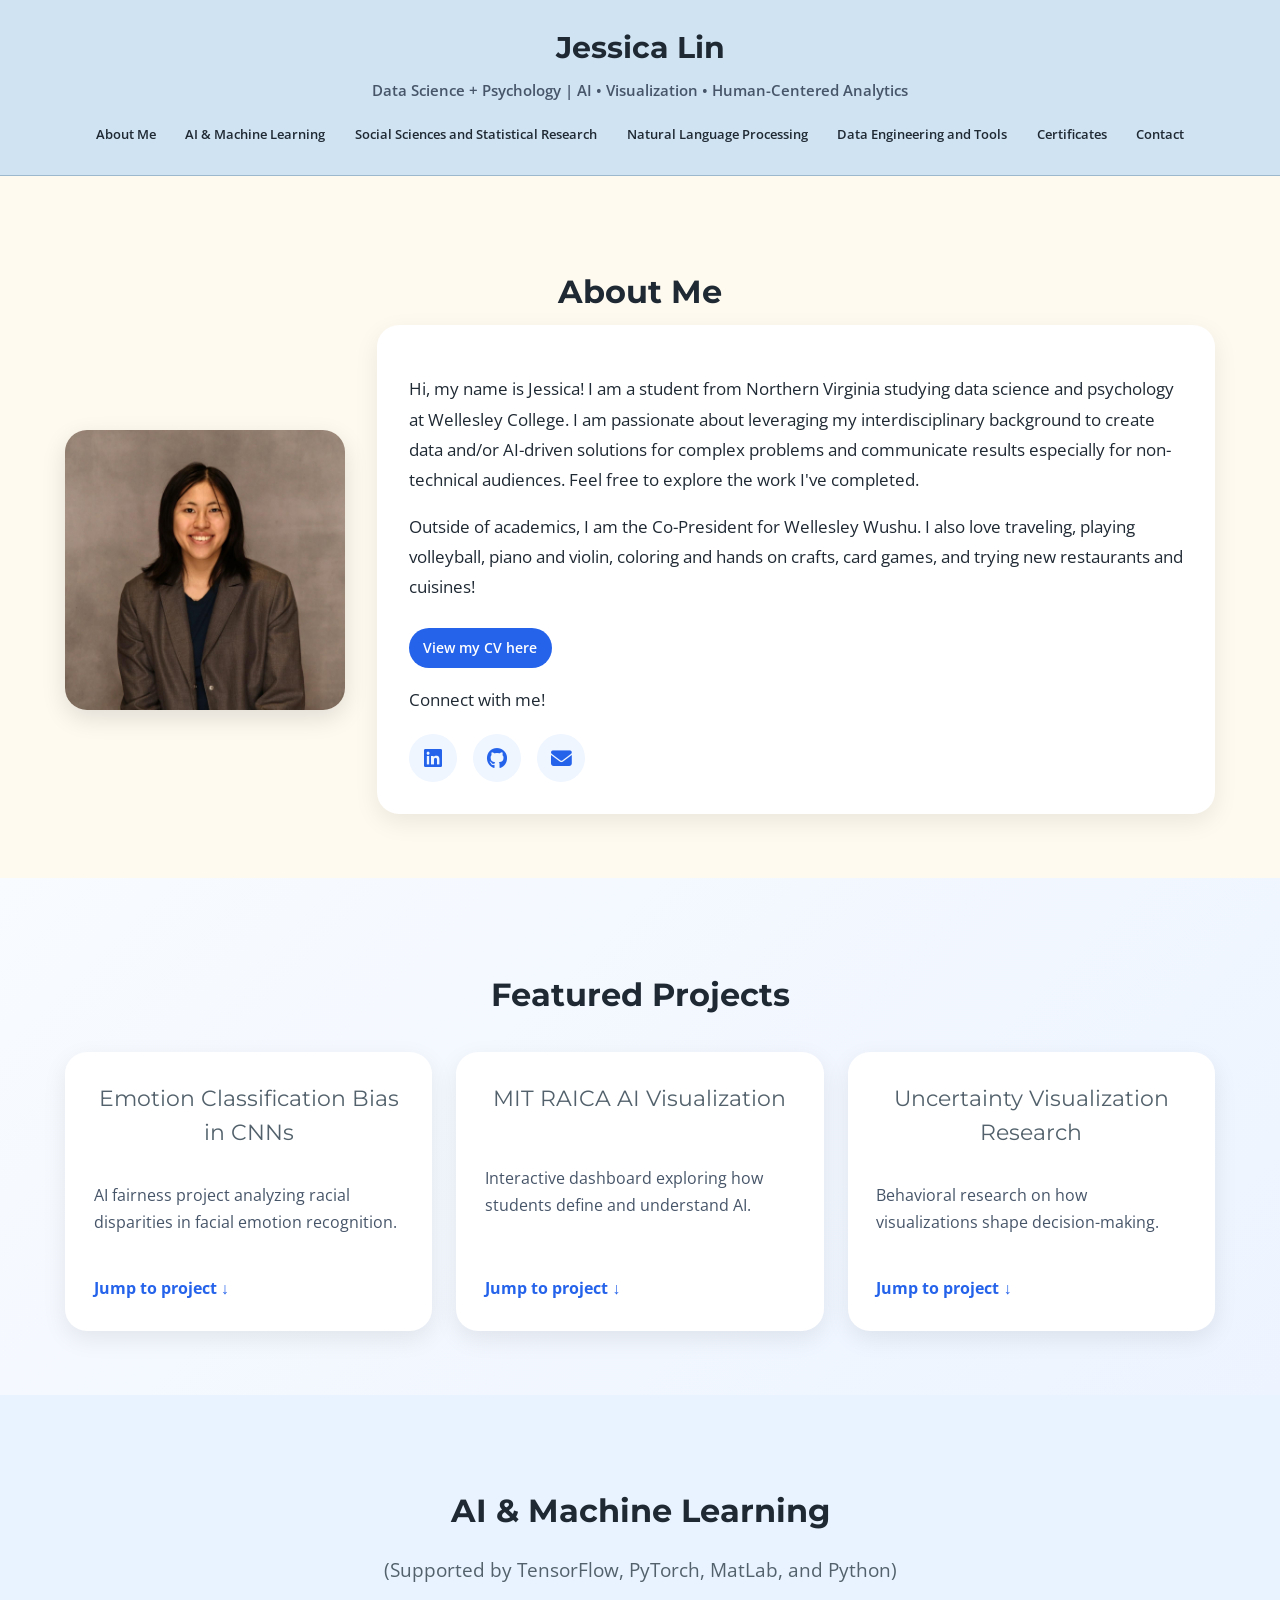
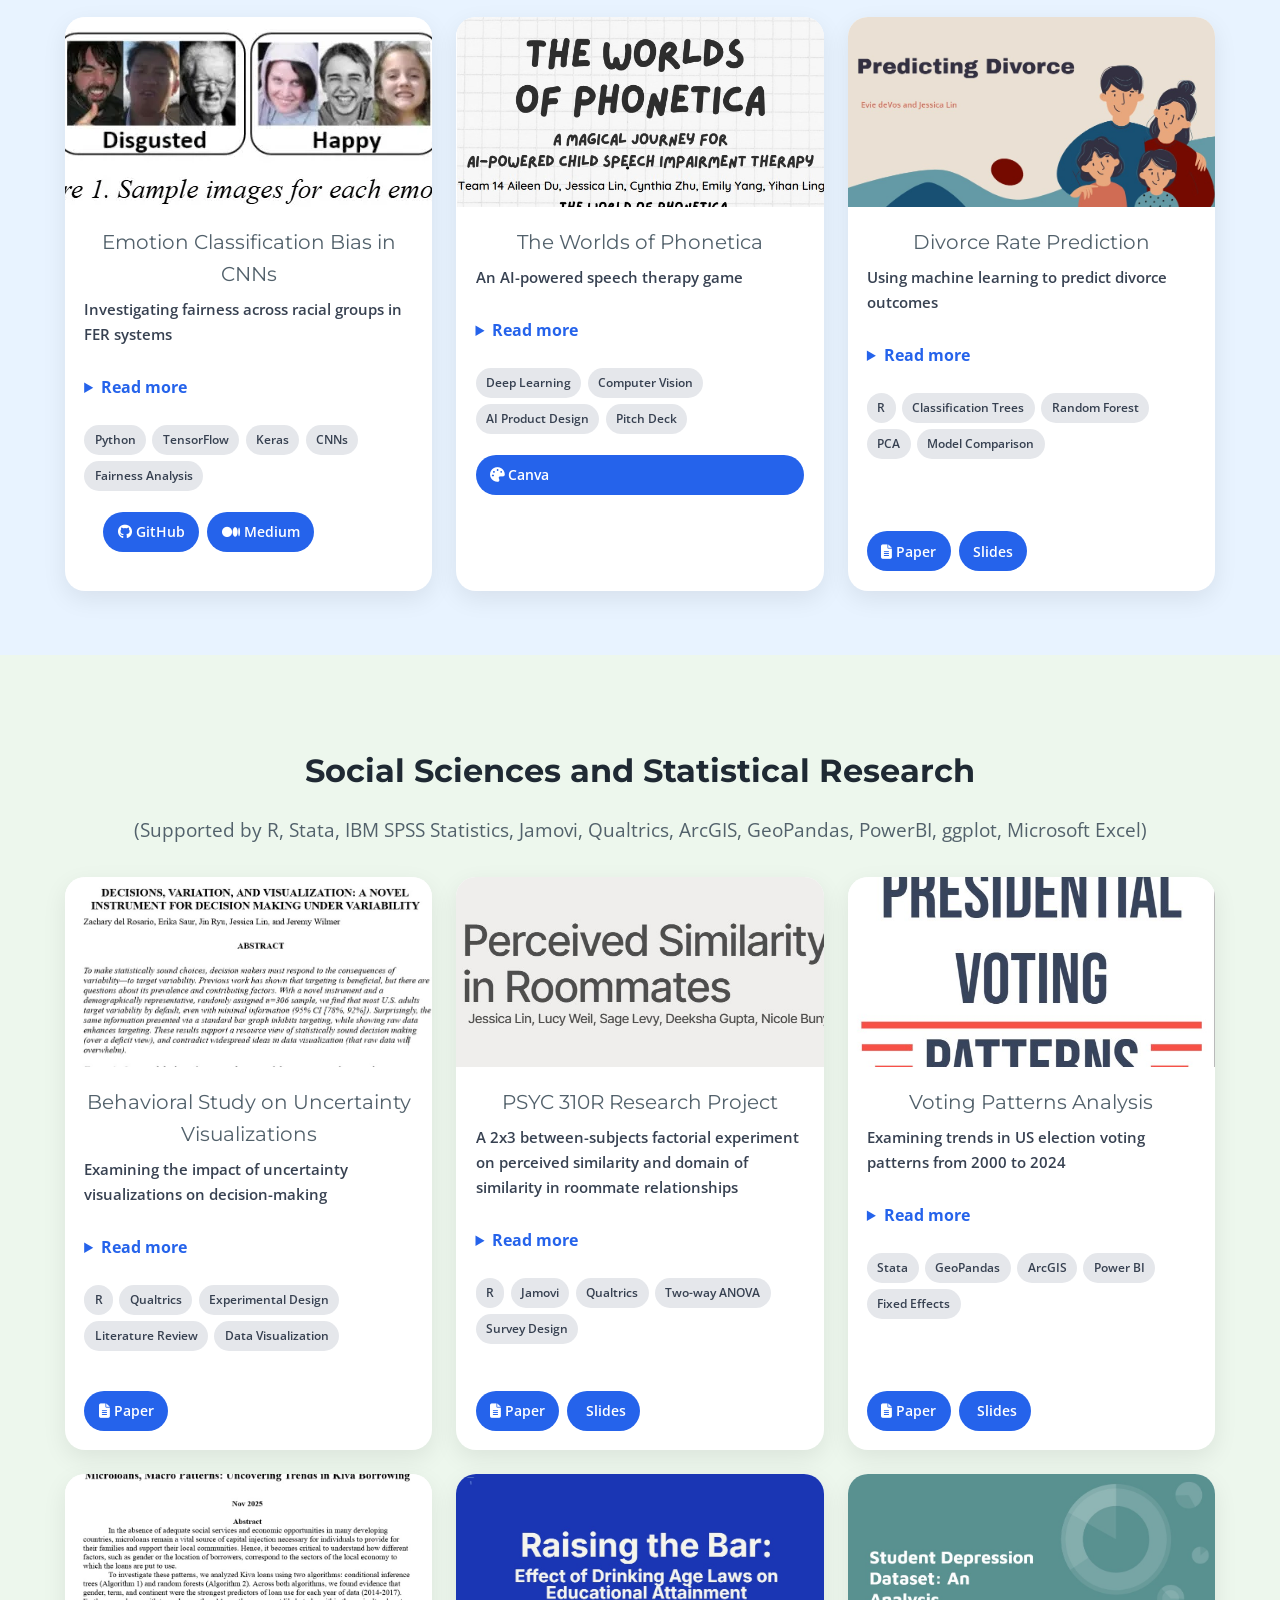
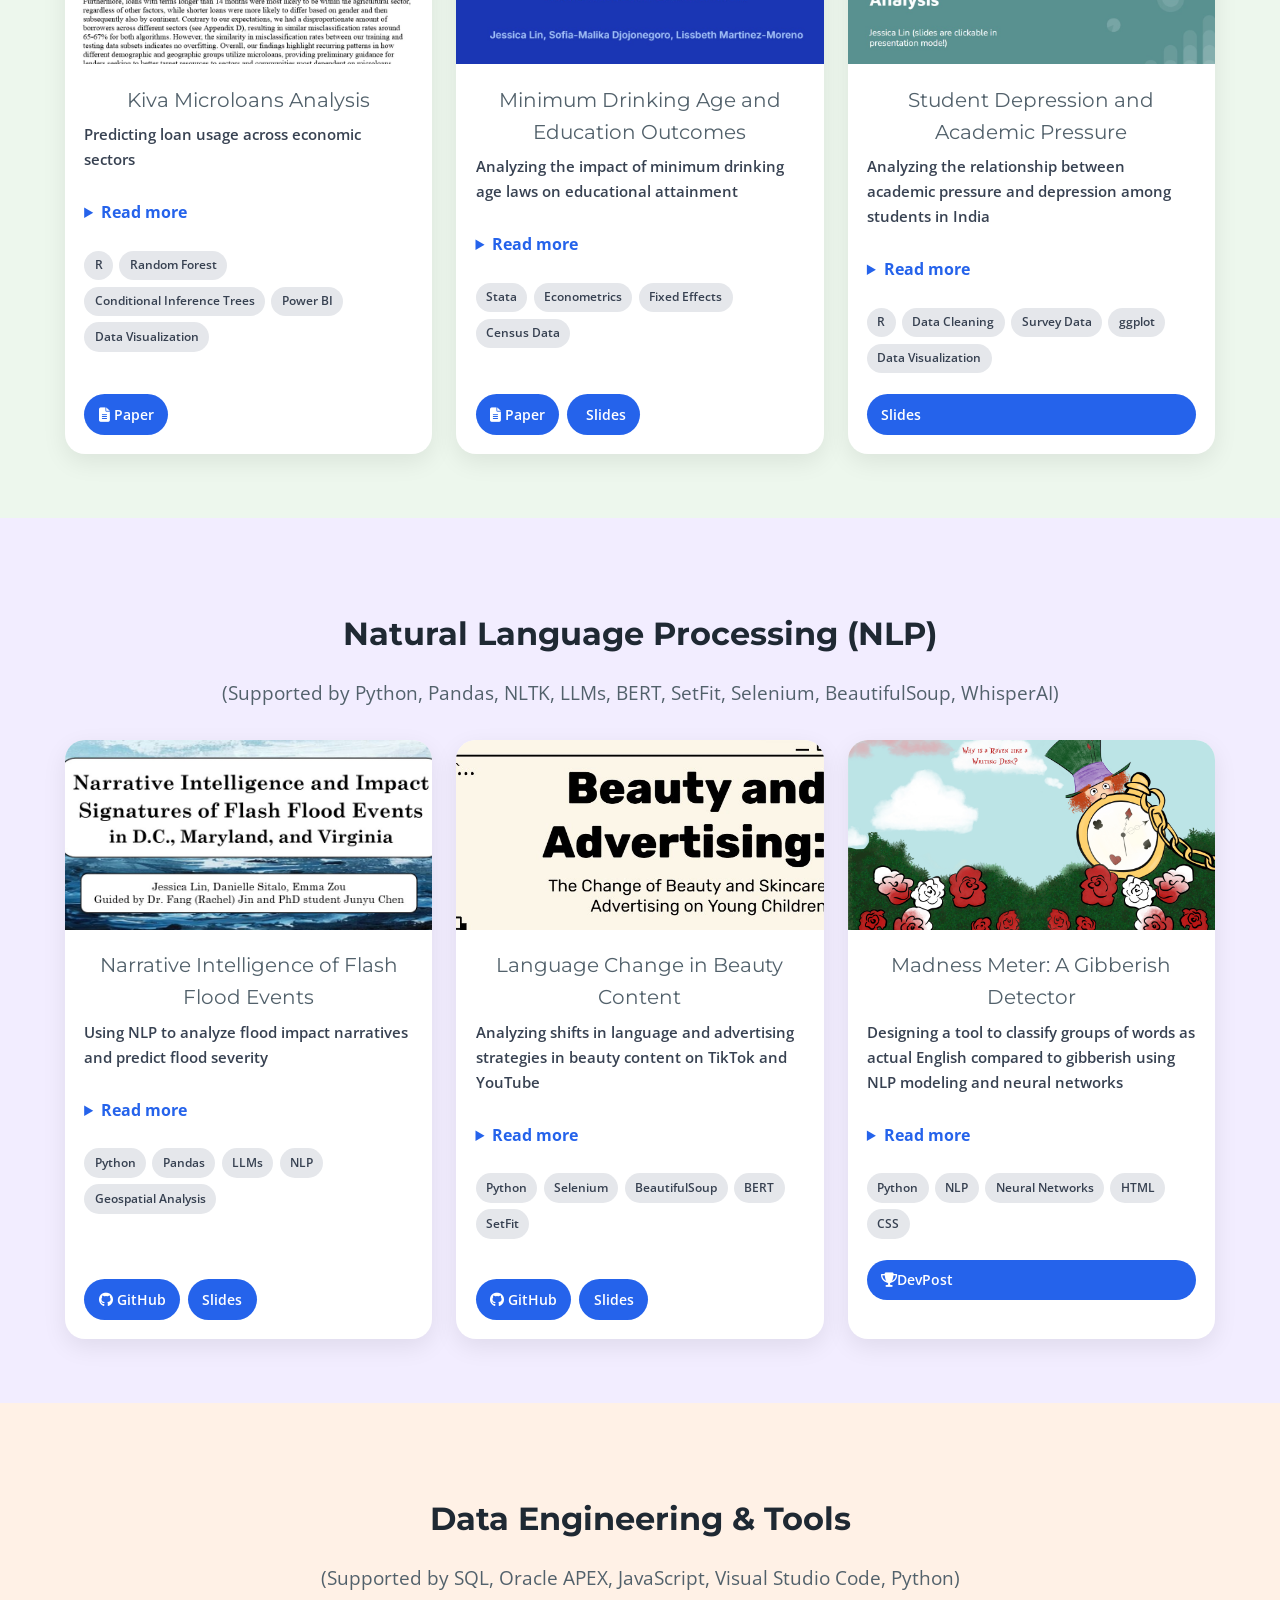
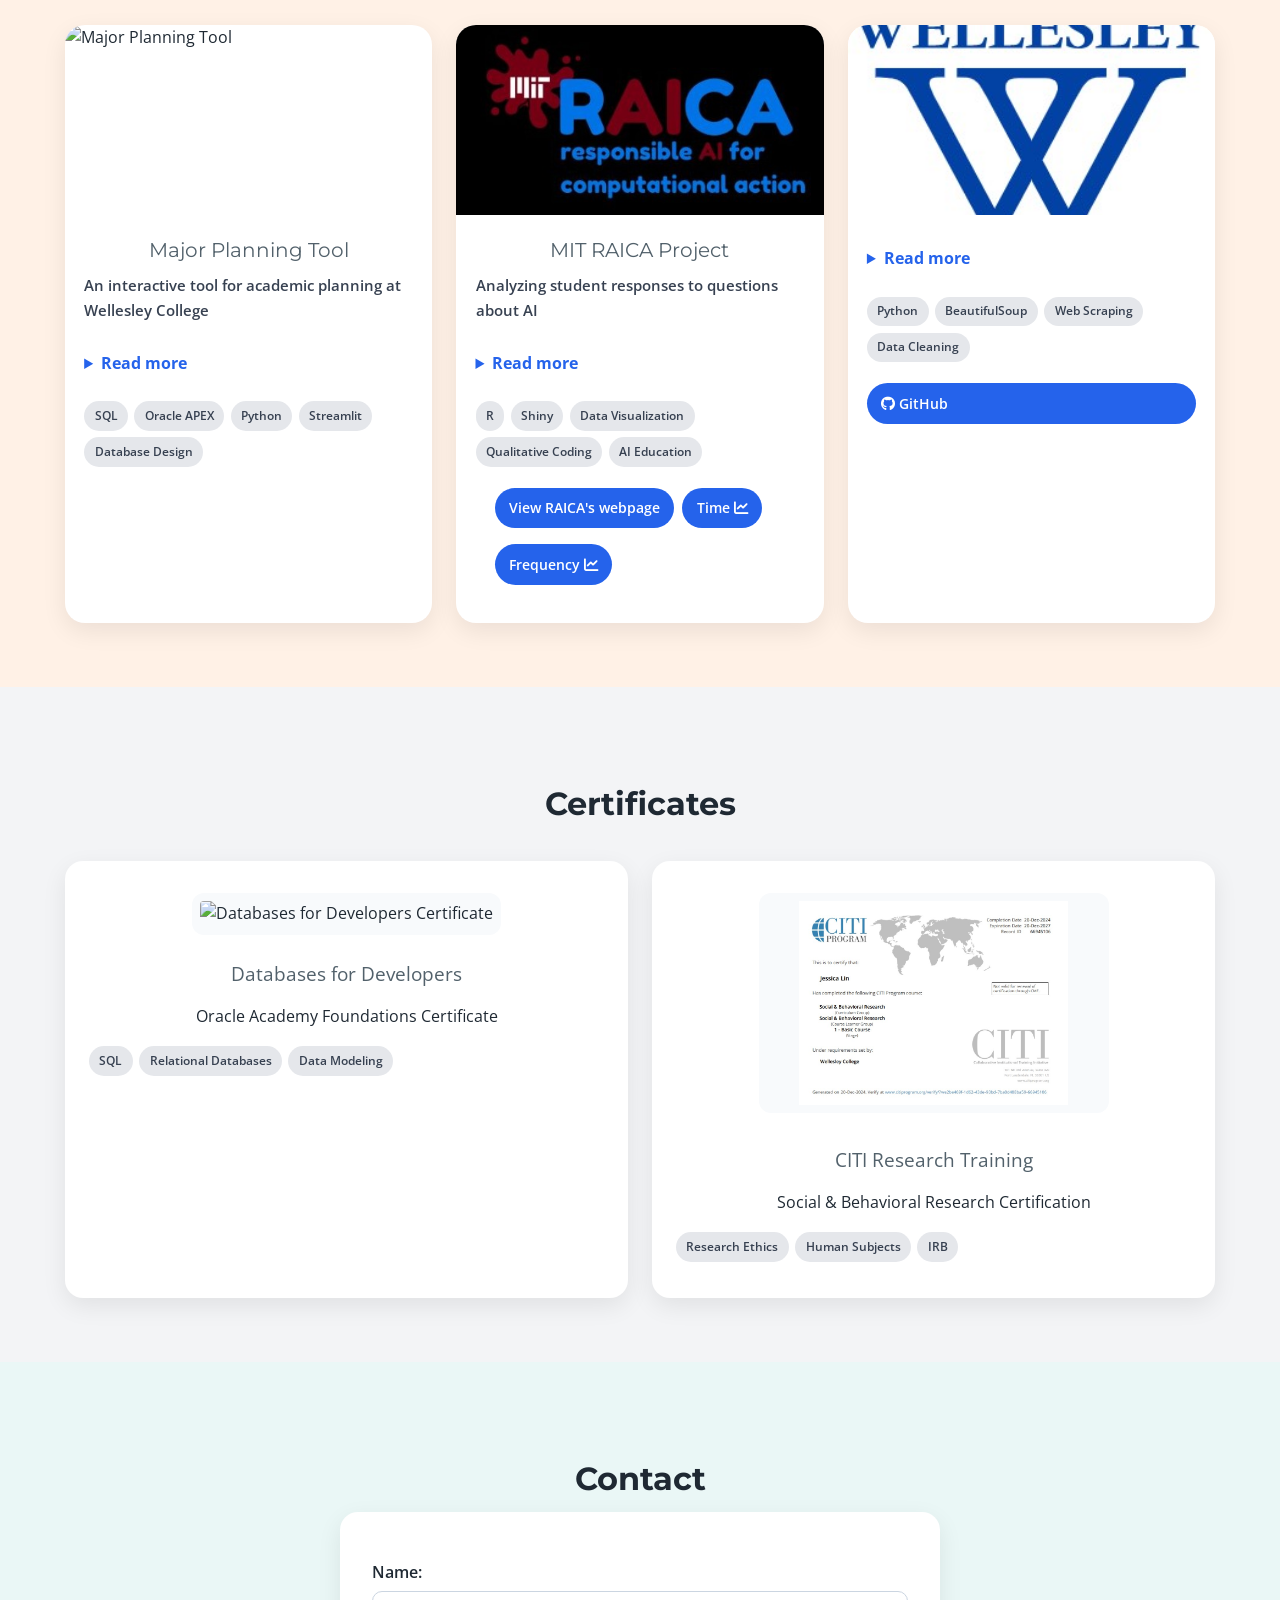
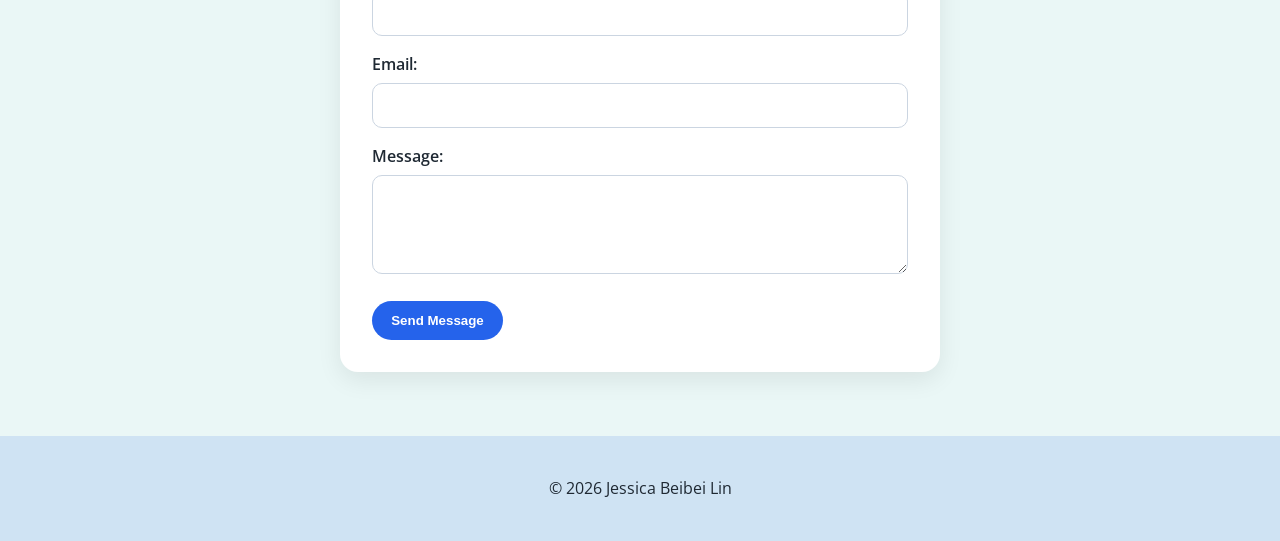
==== index.html @ 3d32d21c "renmamed HTML file" ====
<!DOCTYPE html>

<html lang="en">
<head>
<meta charset="utf-8"/>
<meta content="width=device-width, initial-scale=1.0" name="viewport"/>
<title>jessicabeibeilin</title>
<link href="styles2.css" rel="stylesheet"/>
<link href="https://fonts.googleapis.com/css2?family=Montserrat:wght@400;700&amp;family=Open+Sans:wght@400;600&amp;display=swap" rel="stylesheet"/>
<link href="https://cdnjs.cloudflare.com/ajax/libs/font-awesome/6.5.1/css/all.min.css" rel="stylesheet"/>
</head>
<body>
<header>
<h1>Jessica Lin</h1>
<p class="header-subtitle"> Data Science + Psychology | AI • Visualization • Human-Centered Analytics</p>
<nav>
<a href="#about">About Me</a>
<a href="#AI"> AI &amp; Machine Learning</a>
<a href="#social-sciences">Social Sciences and Statistical Research</a>
<a href="#nlp"> Natural Language Processing</a>
<a href="#data-tools">Data Engineering and Tools</a>
<a href="#certificates">Certificates</a>
<a href="#contact">Contact</a>
</nav>
</header>
<!-- About Section -->
<section id="about">
<div class="section-inner">
<h2>About Me</h2>
<div class="about-container">
<img alt="Jessica" class="profile-image" src="linkedinphoto.jpg"/>
<div class="about-text">
<p>
            Hi, my name is Jessica! I am a student from Northern Virginia studying data science and psychology at Wellesley College. I am passionate about leveraging my interdisciplinary background to create data and/or AI-driven solutions for complex problems and communicate results especially for non-technical audiences. Feel free to explore the work I've completed. 
          </p>
<p>
            Outside of academics, I am the Co-President for Wellesley Wushu. I also love traveling, playing volleyball, piano and violin, coloring and hands on crafts, card games, and trying new restaurants and cuisines! 
          </p>
<a class="cv-link" href="https://docs.google.com/document/d/1Eyg92lSTG8nufrN2WsNbJZgg8DPLaAZPEqA3WFaGYxY/edit?usp=sharing" rel="noopener noreferrer" target="_blank">View my CV here</a>
<p> Connect with me! </p>
<div class="social-links">
<a href="https://www.linkedin.com/in/jessicablin/" rel="noopener noreferrer" target="_blank">
<i class="fa-brands fa-linkedin"></i>
</a>
<a href="https://github.com/JL72005" rel="noopener noreferrer" target="_blank">
<i class="fa-brands fa-github"></i>
</a>
<a href="mailto:jessicab2lin@gmail.com">
<i class="fa-solid fa-envelope"></i>
</a>
</div>
</div>
</div></div></section>
<section id="featured-projects">
<div class="section-inner">
<h2>Featured Projects</h2>
<div class="featured-container">
<a class="featured-card" href="#emotion-cnn">
<h3>Emotion Classification Bias in CNNs</h3>
<p>AI fairness project analyzing racial disparities in facial emotion recognition.</p>
<span>Jump to project ↓</span>
</a>
<a class="featured-card" href="#raica">
<h3>MIT RAICA AI Visualization</h3>
<p>Interactive dashboard exploring how students define and understand AI.</p>
<span>Jump to project ↓</span>
</a>
<a class="featured-card" href="#uncertainty-viz">
<h3>Uncertainty Visualization Research</h3>
<p>Behavioral research on how visualizations shape decision-making.</p>
<span>Jump to project ↓</span>
</a>
</div>
</div>
</section>
<!-- AI Projects Section -->
<section id="AI">
<div class="section-inner">
<h1>AI &amp; Machine Learning</h1>
<h3>(Supported by TensorFlow, PyTorch, MatLab, and Python)</h3>
<div class="projects-container">
<!-- ANN project -->
<div class="project" id="emotion-cnn">
<img alt="Race Emotion Classifier" class="project-image" src="ANNprojectimage.jpg"/>
<div class="project-text">
<h3 class="project-title">Emotion Classification Bias in CNNs</h3>
<p class="project-subtitle"> Investigating fairness across racial groups in FER systems</p>
<details class="project-details"><summary>Read more</summary><p>
              This investigates whether certain emotions are more likely to be misclassified among different racial groups in facial expression recognition systems. Using the RAF-DB dataset and CNN models, we compare three experimental setups: a baseline model trained on the original imbalanced dataset, a race-balanced model, and single-race models trained on only one demographic group. By analyzing metrics such as accuracy, F1-score, and confusion matrices, and centroid measures, this project aims to better understand how demographic representation affects emotion classification performance and fairness in AI systems.
            </p></details>
<div class="tools">
<span>Python</span>
<span>TensorFlow</span>
<span>Keras</span>
<span>CNNs</span>
<span>Fairness Analysis</span>
</div>
<div class="project-links">
<a class="project-link" href="https://github.com/JL72005/ANN_final_project_revised" rel="noopener noreferrer" target="_blank"><i class="fa-brands fa-github"></i> GitHub</a>
<a class="project-link" href="https://medium.com/@jl140/emotion-specific-bias-during-facial-expression-recognition-07e80ba3b588" rel="noopener noreferrer" target="_blank"><i class="fa-brands fa-medium"></i> Medium</a>
</div>
</div>
</div>
<!-- World of Phonetics Concept Mockup -->
<div class="project" id="phonetica">
<img alt="The Worlds of Phonetica Slide" class="project-image" src="phonetica-slide.jpg"/>
<div class="project-text">
<h3 class="project-title">The Worlds of Phonetica</h3>
<p class="project-subtitle">An AI-powered speech therapy game</p>
<details class="project-details"><summary>Read more</summary><p>
                "The Worlds of Phonetica" is an AI-powered speech therapy game that leverages deep learning to track oral
                muscle movements providing feedback for players in the game. This pitch won 3rd place ($1000) at the Babson
                AI Buildathon.
                </p></details>
<div class="tools">
<span>Deep Learning</span>
<span>Computer Vision</span>
<span>AI Product Design</span>
<span>Pitch Deck</span>
</div>
<a class="project-link" href="https://www.canva.com/design/DAGWqBNtX0k/dglVapcEIBb4naqel0X7BA/view" rel="noopener noreferrer" target="_blank"><i class="fa-solid fa-palette"></i> Canva</a>
</div>
</div>
<!-- Divorce Rate Prediction-->
<div class="project" id="divorce-prediction">
<img alt="STAT228 Project" class="project-image" src="STAT228 Presentation.jpg"/>
<div class="project-text">
<h3 class="project-title">Divorce Rate Prediction</h3>
<p class="project-subtitle">Using machine learning to predict divorce outcomes</p>
<details class="project-details"><summary>Read more</summary><p>
              Using the Split or Stay: Divorce Predictor dataset (170 observations, 54 predictors), we compared linear
              models and tree-based methods to predict divorce outcomes. Both approaches performed similarly. PCA showed
              married vs. divorced couples separating into distinct clusters, explaining strong predictive performance.
            </p></details>
<div class="tools">
<span>R</span>
<span>Classification Trees</span>
<span>Random Forest</span>
<span>PCA</span>
<span>Model Comparison</span>
</div>
</div>
<div class="project-links">
<a class="project-link" href="https://docs.google.com/document/d/1ZNhc9ETuQOTd26PcB_HYOC4OlQ8F453jZq9GGCqTgaE/edit?usp=sharing" rel="noopener noreferrer" target="_blank">
<i class="fa-solid fa-file-lines"></i> Paper
            </a>
<a class="project-link" href="https://docs.google.com/presentation/d/14qWuNqqfo8fsfIp4SK6Ht1Xy3H4_ZGeK2hEhko9kilY/edit?usp=sharing" rel="noopener noreferrer" target="_blank">
<wa-icon name="person-chalkboard"></wa-icon>Slides
            </a>
</div>
</div>
</div>
</div>

</section>
<!--Social Sciences and Statistical project-->
<section id="social-sciences">
<div class="section-inner">
<h1>Social Sciences and Statistical Research</h1>
<h3>(Supported by R, Stata, IBM SPSS Statistics, Jamovi, Qualtrics, ArcGIS, GeoPandas, PowerBI, ggplot, Microsoft Excel)</h3>
<div class="projects-container">
<!-- Zach Del Rosario Lab -->
<div class="project" id="uncertainty-viz">
<img alt="Uncertainty Research Lab" class="project-image" src="VariabilityPaper.jpg"/>
<div class="project-text">
<h3 class="project-title">Behavioral Study on Uncertainty Visualizations</h3>
<p class="project-subtitle">Examining the impact of uncertainty visualizations on decision-making</p>
<details class="project-details"><summary>Read more</summary><p>
              I contributed to the design and deployment of three iterations of a behavioral study examining how uncertainty visualizations influence decision-making outcomes among 300+ participants. This work involved analyzing survey data and refining experimental structure in response to pilot results. In parallel, I conducted an extensive literature review of over 50 academic articles on data uncertainty and visualization to ground the study in existing research. I also co-founded a subproject focused on language framing and data credibility, where I co-led survey design and collaborated closely with faculty to develop and test experimental conditions.
            </p></details>
<div class="tools">
<span>R</span>
<span>Qualtrics</span>
<span>Experimental Design</span>
<span>Literature Review</span>
<span>Data Visualization</span>
</div>
</div>
<div class="project-links">
<a class="project-link" href="https://osf.io/preprints/psyarxiv/vujta_v3" rel="noopener noreferrer" target="_blank">
<i class="fa-solid fa-file-lines"></i> Paper
            </a>
</div>
</div>
<!-- PSYC 310 R -->
<div class="project" id="psyc-310r">
<img alt="PSYC310R Research Project" class="project-image" src="PSYC310R Presentation.jpg"/>
<div class="project-text">
<h3 class="project-title">PSYC 310R Research Project</h3>
<p class="project-subtitle">A 2x3 between-subjects factorial experiment on perceived similarity and domain of similarity in roommate relationships</p>
<details class="project-details"><summary>Read more</summary><p>
              In PSYC 310R (Research Methods in Psychology), I and three other students conducted a 2x3 between-subjects factorial experiment on perceived similarity and domain of similarity in roommate relationships. Two-way ANOVA suggested domain of similarity drove differences in relationship satisfaction, with recreation habits reporting significantly lower satisfaction than other domains.
            </p></details>
<div class="tools">
<span>R</span>
<span>Jamovi</span>
<span>Qualtrics</span>
<span>Two-way ANOVA</span>
<span>Survey Design</span>
</div>
</div>
<div class="project-links">
<a class="project-link" href="https://docs.google.com/document/d/1gbOvlLTYnkE1o2awp3HYTtX5MDrzDEFX1TaNJ-Z20pI/edit?usp=sharing" rel="noopener noreferrer" target="_blank">
<i class="fa-solid fa-file-lines"></i> Paper
            </a>
<a class="project-link" href="https://docs.google.com/presentation/d/1D-kvUPr6qKrRgJjbxMsTWqyV239ixr5wreYImiFqrmQ/edit#slide=id.g357b864254b_0_18" rel="noopener noreferrer" target="_blank">
<i class="fa-solid fa-presentation-screen"></i> Slides
            </a>
</div>
</div>
<!-- class="project" Voting patterns -->
<div class="project" id="voting-patterns">
<img alt="Voting Patterns Project" class="project-image" src="PresidentialVotingPatterns.jpg"/>
<div class="project-text">
<h3 class="project-title">Voting Patterns Analysis</h3>
<p class="project-subtitle">Examining trends in US election voting patterns from 2000 to 2024</p>
<details class="project-details"><summary>Read more</summary><p>
              In this project, we investigated the trend in voting patterns in the US presidential elections from 2000 to 2024. Specifically, the question of interest was what the extent of voting patterns were across different counties after controlling for year and county fixed effects. We found that overall county voting trends tend to remain the same with some movement, especially with certain areas in the Midwest and South becoming more polarized and right-leaning with each election cycle.
            </p></details>
<div class="tools">
<span>Stata</span>
<span>GeoPandas</span>
<span>ArcGIS</span>
<span>Power BI</span>
<span>Fixed Effects</span>
</div>
</div>
<div class="project-links">
<a class="project-link" href="https://docs.google.com/document/d/1aka6sstOGWgV332l6RnGOVoq4HM7oTOtIcwrHrVSPS4/edit?usp=sharing" rel="noopener noreferrer" target="_blank">
<i class="fa-solid fa-file-lines"></i> Paper
            </a>
<a class="project-link" href="https://docs.google.com/presentation/d/1YPPEGNHQqKDYxbkLPn1Yc0EtvVxJaQxF4QAAurKTSwc/edit?usp=sharing" rel="noopener noreferrer" target="_blank">
<i class="fa-solid fa-presentation-screen"></i> Slides
            </a>
</div>
</div>
<!-- kiva microloans-->
<div class="project" id="kiva-microloans">
<img alt="STAT 260 PAPER" class="project-image" src="STAT260PAPER.jpg"/>
<div class="project-text">
<h3 class="project-title">Kiva Microloans Analysis</h3>
<p class="project-subtitle">Predicting loan usage across economic sectors</p>
<details class="project-details"><summary>Read more</summary><p>
             Built interpretable tree-based models, including conditional inference trees and random forests, to analyze over 600,000 Kiva microloans and predict how loans are used across economic sectors. Emphasized transparency and visualization by examining decision paths and variable importance, enabling clear interpretation of model behavior. Identified loan term, borrower gender, and geographic region as the strongest predictors of sector use, highlighting patterns relevant to social-impact and policy-oriented decision-making.
            </p></details>
<div class="tools">
<span>R</span>
<span>Random Forest</span>
<span>Conditional Inference Trees</span>
<span>Power BI</span>
<span>Data Visualization</span>
</div>
</div>
<div class="project-links">
<a class="project-link" href="https://docs.google.com/document/d/1hBkRtJXxIv7JZl_htSe3cc77V9F8MSpozQvo2VKlYpo/edit?usp=sharing" rel="noopener noreferrer" target="_blank">
<i class="fa-solid fa-file-lines"></i> Paper
            </a>
</div>
</div>
<!-- Minimum Drinking Age and Education Outcomes -->
<div class="project" id="minimum-drinking-age">
<img alt="ECON203 Research Project" class="project-image" src="ECON203Presentation.jpg"/>
<div class="project-text">
<h3 class="project-title">Minimum Drinking Age and Education Outcomes</h3>
<p class="project-subtitle">Analyzing the impact of minimum drinking age laws on educational attainment</p>
<details class="project-details"><summary>Read more</summary><p>
              For my ECON203 class (Econometrics), I and two other students analyzed minimum drinking age laws data from
              1980 and the 2000 U.S. population census to study effects of MLDA on college educational attainment using a
              fixed effects model. We found MLDA increased the likelihood of obtaining some college education by ~4.2%,
              with a more pronounced effect for men.
            </p></details>
<div class="tools">
<span>Stata</span>
<span>Econometrics</span>
<span>Fixed Effects</span>
<span>Census Data</span>
</div>
</div>
<div class="project-links">
<a class="project-link" href="https://docs.google.com/document/d/1CeSD0nEW8kujBw_8gRl3DM_efhWUOme5UGp8J2e76OY/edit?usp=sharing" rel="noopener noreferrer" target="_blank">
<i class="fa-solid fa-file-lines"></i> Paper
            </a>
<a class="project-link" href="https://docs.google.com/presentation/d/1LXL-WvPtcdQpJmtWMU1xlPQOKdjdTAQeJ8tO7WPOICM/edit?usp=sharing" rel="noopener noreferrer" target="_blank">
<i class="fa-solid fa-presentation-screen"></i> Slides
            </a>
</div>
</div>
<!-- Student Depression and Academic Stress-->
<div class="project" id="student-depression">
<img alt="Depression and Academic Pressure" class="project-image" src="StudentDataDepression.jpg"/>
<div class="project-text">
<h3 class="project-title">Student Depression and Academic Pressure</h3>
<p class="project-subtitle">Analyzing the relationship between academic pressure and depression among students in India</p>
<details class="project-details"><summary>Read more</summary><p>
                The presentation illustrates the cleaning process, analysis, and visualization of the dataset on academic
                pressure and depression among students in India. The dataset was collected from a survey from over 27,000
                students and analyzed using R. The data showed a positive relationship between depression and academic
                pressure, as students who had depression tend to experience higher levels of academic pressure.
                </p></details>
<div class="tools">
<span>R</span>
<span>Data Cleaning</span>
<span>Survey Data</span>
<span>ggplot</span>
<span>Data Visualization</span>
</div>
<a class="project-link" href="https://drive.google.com/drive/folders/10hbc378LIcHaFcCC3MtoDg8jnHYlb9gu?usp=sharing" rel="noopener noreferrer" target="_blank">Slides</a>
</div>
</div>
</div>
</div>
</section>
<!--Natural Language Processing (NLP)-->
<section id="nlp">
<div class="section-inner">
<h1>Natural Language Processing (NLP)</h1>
<h3>
      (Supported by Python, Pandas, NLTK, LLMs, BERT, SetFit, Selenium, 
      BeautifulSoup, WhisperAI)
    </h3>
<div class="projects-container">
<!-- Narrative Intelligence of Flash Flood Events -->
<div class="project" id="narrative-intelligence">
<img alt="GWU PIT-UN Project" class="project-image" src="PITUNPROJECT.jpg"/>
<div class="project-text">
<h3 class="project-title">Narrative Intelligence of Flash Flood Events</h3>
<p class="project-subtitle"> Using NLP to analyze flood impact narratives and predict flood severity</p>
<details class="project-details"><summary>Read more</summary><p>
                The primary goal of this project is to improve understanding of the impacts of the flash floods in
                Washington, D.C., and its neighboring counties in Maryland and Virginia by utilizing data science
                techniques. We focus on events from 1996 to the present that include narrative description, with the
                primary objectives to extract structured impact information from unstructured event narratives using large
                language models (LLMs), compute a Flood Impact Score (FIS) for each event, and analyze contextual patterns
                such as co-occurrence of impact types, spatial clustering, and temporal trends.
            </p></details>
<div class="tools">
<span>Python</span>
<span>Pandas</span>
<span>LLMs</span>
<span>NLP</span>
<span>Geospatial Analysis</span>
</div>
</div>
<div class="project-links">
<a class="project-link" href="https://github.com/JL72005/PIT-UN-Project4.git" rel="noopener noreferrer" target="_blank">
<i class="fa-brands fa-github"></i> 
            GitHub
          </a>
<a class="project-link" href="https://docs.google.com/presentation/d/1td4mOc9ySiOkekLtYPW6J-IBFLDWVoEcFLQadHbI9MY/edit?usp=sharing" rel="noopener noreferrer" target="_blank">
            Slides
          </a>
</div>
</div>
<!-- Language Change in Beauty Content -->
<div class="project" id="language-change">
<img alt="CS315 Research Project" class="project-image" src="CS315 Project.jpg"/>
<div class="project-text">
<h3 class="project-title">Language Change in Beauty Content</h3>
<p class="project-subtitle">Analyzing shifts in language and advertising strategies in beauty content on TikTok and YouTube</p>
<details class="project-details"><summary>Read more</summary><p>
                For my CS315 class (Data Science and the Web), I and three other students developed a research project
                analyzing the use of language and advertising in the beauty and skincare industries on TikTok and YouTube.
                We scraped data from 15,000+ videos and used LDA and BERT topic modeling, manual labeling, and SetFit to
                validate labels. We found shifts in language and sponsorship strategies before vs. after 2020.
            </p></details>
<div class="tools">
<span>Python</span>
<span>Selenium</span>
<span>BeautifulSoup</span>
<span>BERT</span>
<span>SetFit</span>
</div>
</div>
<div class="project-links">
<a class="project-link" href="https://github.com/Wellesley-CS315/final-paper-team-aaej" rel="noopener noreferrer" target="_blank">
<i class="fa-brands fa-github"></i> GitHub
          </a>
<a class="project-link" href="https://docs.google.com/presentation/d/1a7zX3cVhnzWEAOMtw7NjuXPuatqKRZ4Jvd73-P8RVrQ/edit?usp=sharing" rel="noopener noreferrer" target="_blank">
            Slides
          </a>
</div>
</div>
<!-- Madness Meter: A Gibberish Detector -->
<div class="project" id="madness-meter">
<img alt="Madness Meter" class="project-image" src="MadnessMeterHomePage.png"/>
<div class="project-text">
<h3 class="project-title">Madness Meter: A Gibberish Detector</h3>
<p class="project-subtitle"> Designing a tool to classify groups of words as actual English compared to gibberish using NLP modeling and neural networks</p>
<details class="project-details"><summary>Read more</summary><p>
                As part of the 2025 Tufts Hackathon (JumboHack), we designed a gibberish detector using NLP modeling and
                attempted neural network structures that would classify groups of words as actual English compared to
                gibberish. Over the weekend, we were able to collect and generate data sets of words, build a training
                model, and present the tool in a fun, on-theme Alice and Wonderland through our UI and front-end design.
                The project is still a work in progress with connecting the front-end to the back-end.
            </p></details>
<div class="tools">
<span>Python</span>
<span>NLP</span>
<span>Neural Networks</span>
<span>HTML</span>
<span>CSS</span>
</div>
<a class="project-link" href="https://devpost.com/software/madness-meter" rel="noopener noreferrer" target="_blank">
<i class="fa-solid fa-trophy"></i>DevPost
          </a>
</div>
</div>
</div>
</div>
</section>
<!--Data Engineering & Tools-->
<section id="data-tools">
<div class="section-inner">
<h1>Data Engineering &amp; Tools</h1>
<h3>
      (Supported by SQL, Oracle APEX, JavaScript, 
      Visual Studio Code, Python)
    </h3>
<div class="projects-container">
<!--Standout: Major Planning Tool-->
<div class="project" id="major-planning-tool">
<img alt="Major Planning Tool" class="project-image" src="major_planning_tool.jpg"/>
<div class="project-text">
<h3 class="project-title">Major Planning Tool</h3>
<p class="project-subtitle">An interactive tool for academic planning at Wellesley College</p>
<details class="project-details"><summary>Read more</summary><p>
            The major planning tool is designed to help Wellesley College students explore and plan their academic
            paths. The tool provides an interactive interface for students to visualize potential course combinations,
            track their progress towards graduation requirements. By leveraging data on course offerings, prerequisites,
            and student preferences, this tool aims to enhance the academic advising experience and empower students to
            make informed decisions about their education.
          </p></details>
<div class="tools">
<span>SQL</span>
<span>Oracle APEX</span>
<span>Python</span>
<span>Streamlit</span>
<span>Database Design</span>
</div>
</div>
</div>
<!-- MIT RAICA Project -->
<div class="project" id="raica">
<img alt="RAICA project" class="project-image" src="MITRAICAlogo.jpg"/>
<div class="project-text">
<h3 class="project-title">MIT RAICA Project</h3>
<p class="project-subtitle">Analyzing student responses to questions about AI</p>
<details class="project-details"><summary>Read more</summary><p>
            As a part of MIT RAICA team in the Scheller Teacher Education Program (STEP) lab, I coded and analyzed
            student text responses to the question "What is AI?" and built two different interactive visualizations
            that is set to go public on the RAICA website. One of student responses that evolve over the course of
            RAICA's teaching modules, and one of many students within a given 2 month period.
          </p></details>
<div class="tools">
<span>R</span>
<span>Shiny</span>
<span>Data Visualization</span>
<span>Qualitative Coding</span>
<span>AI Education</span>
</div>
<div class="project-links">
<a class="project-link" href="https://education.mit.edu/project/raica-responsible-ai-for-computational-action/" rel="noopener noreferrer" target="_blank">
              View RAICA's webpage
            </a>
<a class="project-link" href="https://jl140miteducation.shinyapps.io/RAICA_DataViz_v7/" rel="noopener noreferrer" target="_blank">
              Time
              <i class="fa-solid fa-chart-line"></i>
</a>
<a class="project-link" href="https://jl140miteducation.shinyapps.io/What_is_AI_150_responses/" rel="noopener noreferrer" target="_blank">
              Frequency
              <i class="fa-solid fa-chart-line"></i>
</a>
</div>
</div>
</div>
<!-- Wellesley Webscraping Tool -->
<div class="project" id="webscrapingtool">
<img alt="Wellesley Webscraping Tool" class="project-image" src="webscraping-tool.jpg"/>
<div class="project-text">
<details class="project-details"><summary>Read more</summary><p>
            The Wellesley Webscraping Tool is a Python-based solution designed to automate data extraction from
            Wellesley's departmental pages. It streamlined lead generation and market research, reducing manual effort
            and improving data accuracy. Developed using Python's BeautifulSoup library, this tool processed over 100
            data entries efficiently.
          </p></details>
<div class="tools">
<span>Python</span>
<span>BeautifulSoup</span>
<span>Web Scraping</span>
<span>Data Cleaning</span>
</div>
<a class="project-link" href="https://github.com/JL72005/BlossomsProfwebscraping.git" rel="noopener noreferrer" target="_blank">
<i class="fa-brands fa-github"></i> GitHub
          </a>
</div>
</div>
</div>
</div>
</section>
<!-- Certificates -->
<section id="certificates">
<div class="section-inner">
<h2>Certificates</h2>
<div class="certificates-grid">
<!-- Certificate 1 -->
<div class="certificate-card">
<img alt="Databases for Developers Certificate" class="certificate-image" src="classcertofexcellence.pdf"/>
<h3>Databases for Developers</h3>
<p>Oracle Academy Foundations Certificate</p>
<div class="tools">
<span>SQL</span>
<span>Relational Databases</span>
<span>Data Modeling</span>
</div>
</div>
<!-- Certificate 2 -->
<div class="certificate-card">
<img alt="CITI Certification" class="certificate-image" src="CITI-certification.jpg"/>
<h3>CITI Research Training</h3>
<p>Social &amp; Behavioral Research Certification</p>
<div class="tools">
<span>Research Ethics</span>
<span>Human Subjects</span>
<span>IRB</span>
</div>
</div>
</div>
</div>
</section>
<!-- Contact Section -->
<section id="contact">
<div class="section-inner">
<h1>Contact</h1>
<form action="https://formspree.io/f/xeoogkbo" method="POST">
<label for="name">Name:</label>
<input id="name" name="name" required="" type="text"/>
<label for="email">Email:</label>
<input id="email" name="email" required="" type="email"/>
<label for="message">Message:</label>
<textarea id="message" name="message" required="" rows="4"></textarea>
<button type="submit">Send Message</button>
</form>
</div>
</section>
<footer>
<p>© 2026 Jessica Beibei Lin</p>
</footer>
</body>
</html>
---- styles2.css ----
* {
  box-sizing: border-box;
}

body {
  margin: 0;
  font-family: "Open Sans", sans-serif;
  color: #1f2933;
  background: #f8fafc;
  line-height: 1.6;
}

header {
  background: #cfe3f3;
  padding: 1.5rem 2rem;
  text-align: center;
  border-bottom: 1px solid #9bb8cc;
}

header h1 {
  margin: 0 0 0.35rem;
  font-family: "Montserrat", sans-serif;
  font-size: 1.9rem;
}

.header-subtitle {
  margin: 0 0 1rem;
  font-size: 0.95rem;
  color: #475569;
  font-weight: 600;
}

nav {
  display: flex;
  justify-content: center;
  flex-wrap: wrap;
  gap: 0.75rem;
}

nav a {
  color: #1f2933;
  text-decoration: none;
  font-weight: 600;
  font-size: 0.82rem;
  padding: 0.35rem 0.55rem;
  border-radius: 999px;
}

nav a:hover {
  background: rgba(255, 255, 255, 0.55);
  text-decoration: none;
}

section {
  padding: 4rem 1.5rem;
}

.section-inner {
  max-width: 1150px;
  margin: 0 auto;
}

section h1,
section h2 {
  font-family: "Montserrat", sans-serif;
  text-align: center;
  margin-bottom: 0.5rem;
  font-size: xx-large;
}

section h3 {
  text-align: center;
  font-weight: 400;
  margin-bottom: 2rem;
  color: #52616b;
}

/* Different section backgrounds */
#about {
  background: #fffaf0;
}

#AI {
  background: #e8f3ff;
}

#social-sciences {
  background: #edf7ed;
}

#nlp {
  background: #f2edff;
}

#data-tools {
  background: #fff1e6;
}

#certificates {
  background: #f3f4f6;
}

#contact {
  background: #eaf7f6;
}

/* About section */
.about-container {
  display: grid;
  grid-template-columns: 280px 1fr;
  gap: 2rem;
  align-items: center;
}

.profile-image {
  width: 280px;
  height: 280px;
  object-fit: cover;
  border-radius: 22px;
  justify-self: center;
  box-shadow: 0 8px 24px rgba(0, 0, 0, 0.12);
}

.about-text {
  background: white;
  padding: 2rem;
  border-radius: 22px;
  box-shadow: 0 8px 24px rgba(0, 0, 0, 0.08);
}

.about-text p {
  font-size: 1.05rem;
  line-height: 1.8;
}

.cv-link,
.project-link {
  display: inline-block;
  margin-top: 0.5rem;
  padding: 0.55rem 0.9rem;
  background: #2563eb;
  color: white;
  border-radius: 999px;
  text-decoration: none;
  font-size: 0.9rem;
  font-weight: 600;
}

.cv-link:hover,
.project-link:hover {
  background: #1d4ed8;
}

.social-links {
  display: flex;
  gap: 1rem;
  margin-top: 1.2rem;
}

.social-links a {
  width: 48px;
  height: 48px;

  display: flex;
  align-items: center;
  justify-content: center;

  border-radius: 50%;
  background: #eff6ff;

  color: #2563eb;
  font-size: 1.3rem;

  text-decoration: none;

  transition: transform 0.2s ease,
              background 0.2s ease,
              color 0.2s ease;
}

.social-links a:hover {
  transform: translateY(-4px);

  background: #2563eb;
  color: white;
}

/*feature projects*/
#featured-projects {
  background: linear-gradient(
    135deg,
    #f8fbff,
    #edf4ff
  );
}

.featured-container {
  display: grid;
  grid-template-columns: repeat(3, 1fr);
  gap: 1.5rem;
  margin-top: 2rem;
}

.featured-card {
  background: white;
  padding: 1.8rem;
  border-radius: 22px;

  text-decoration: none;
  color: #1f2933;

  box-shadow: 0 8px 24px rgba(0,0,0,0.08);

  transition: transform 0.25s ease,
              box-shadow 0.25s ease;

  display: flex;
  flex-direction: column;
  justify-content: space-between;
}

.featured-card:hover {
  transform: translateY(-6px);

  box-shadow: 0 16px 40px rgba(0,0,0,0.12);
}

.featured-card h3 {
  margin-top: 0;
  margin-bottom: 1rem;

  font-size: 1.35rem;
  font-family: "Montserrat", sans-serif;
}

.featured-card p {
  color: #475569;
  line-height: 1.7;
}

.featured-card span {
  margin-top: 1.5rem;

  color: #2563eb;
  font-weight: 700;
}

/* Project cards */
.projects-container {
  display: grid;
  grid-template-columns: repeat(auto-fit, minmax(340px, 1fr));
  gap: 1.5rem;
}

.project {
  background: white;
  border-radius: 20px;
  overflow: hidden;
  box-shadow: 0 8px 24px rgba(0, 0, 0, 0.08);

  display: flex;
  flex-direction: column;

  height: 100%;

  transition:
    transform 0.25s ease,
    box-shadow 0.25s ease;
}

.project:hover {
  transform: translateY(-8px);

  box-shadow: 0 16px 40px rgba(0, 0, 0, 0.14);
}

.project-image {
  width: 100%;
  height: 190px;
  object-fit: cover;

  transition: transform 0.3s ease;
}

.project:hover .project-image {
  transform: scale(1.03);
}

.project-text {
  padding: 1.2rem;
  flex: 1;

  display: flex;
  flex-direction: column;
}

.project-title {
  margin-top: 0;
  margin-bottom: 0.4rem;

  font-size: 1.25rem;
  font-family: "Montserrat", sans-serif;
}

.project-subtitle {
  margin-top: 0;
  margin-bottom: 1rem;

  color: #64748b;
  font-size: 0.92rem;
  font-weight: 600;
}

.project-text p,
.project-details p {
  font-size: 0.95rem;
  line-height: 1.65;
  color: #374151;
}

.project-details {
  margin-top: 0.75rem;
}

.project-details summary {
  cursor: pointer;

  font-weight: 700;
  color: #2563eb;

  margin-bottom: 0.75rem;
}

.project-details summary:hover {
  color: #1d4ed8;
}

.tools {
  display: flex;
  flex-wrap: wrap;
  gap: 0.4rem;
  margin: 0.8rem 0;
}

.tools span {
  background: #e5e7eb;
  color: #374151;
  padding: 0.3rem 0.65rem;
  border-radius: 999px;
  font-size: 0.78rem;
  font-weight: 600;
}

.project-links {
  display: flex;
  flex-wrap: wrap;
  gap: 0.5rem;
  padding: 0 1.2rem 1.2rem;
  margin-top: auto; /*pushes the links to the bottom of the card*/
}

/* Certificates */
.certificates-container {
  background: white;
  padding: 1.5rem;
  margin-bottom: 1.5rem;
  border-radius: 18px;
  box-shadow: 0 8px 24px rgba(0, 0, 0, 0.08);
}

.certificate-image {
  width: 100%;
  max-width: 350px;
  height: 220px;
  object-fit: contain;
  background: #f1f5f9;
  border-radius: 12px;
  margin: 0.5rem;
}

.certificates-grid {
  display: grid;
  grid-template-columns: repeat(auto-fit, minmax(280px, 1fr));
  gap: 1.5rem;
  margin-top: 2rem;
}

.certificate-card {
  background: white;
  border-radius: 18px;
  padding: 1.5rem;
  text-align: center;
  box-shadow: 0 8px 24px rgba(0, 0, 0, 0.08);
}

.certificate-card h3 {
  margin-top: 1rem;
  margin-bottom: 0.5rem;
}

.certificate-image {
  width: 100%;
  height: 220px;
  object-fit: contain;
  background: #f8fafc;
  border-radius: 12px;
  padding: 0.5rem;
}

/* Contact */
form {
  max-width: 600px;
  margin: 0 auto;
  background: white;
  padding: 2rem;
  border-radius: 18px;
  box-shadow: 0 8px 24px rgba(0, 0, 0, 0.08);
}

label {
  display: block;
  margin-top: 1rem;
  font-weight: 600;
}

input,
textarea {
  width: 100%;
  padding: 0.8rem;
  margin-top: 0.3rem;
  border: 1px solid #cbd5e1;
  border-radius: 10px;
  font-family: inherit;
}

button {
  margin-top: 1.2rem;
  padding: 0.75rem 1.2rem;
  border: none;
  border-radius: 999px;
  background: #2563eb;
  color: white;
  font-weight: 700;
  cursor: pointer;
}

button:hover {
  background: #1d4ed8;
}

footer {
  text-align: center;
  padding: 1.5rem;
  background: #cfe3f3;
}

/* Responsive */
@media (max-width: 700px) {
  .about-container {
    grid-template-columns: 1fr;
    text-align: center;
  }

  .profile-image {
    width: 220px;
    height: 220px;
  }
}

@media (max-width: 600px) {
  .projects-container {
    grid-template-columns: 1fr;
  }

  nav {
    flex-direction: column;
    gap: 0.6rem;
  }

  section {
    padding: 3rem 1rem;
  }
}
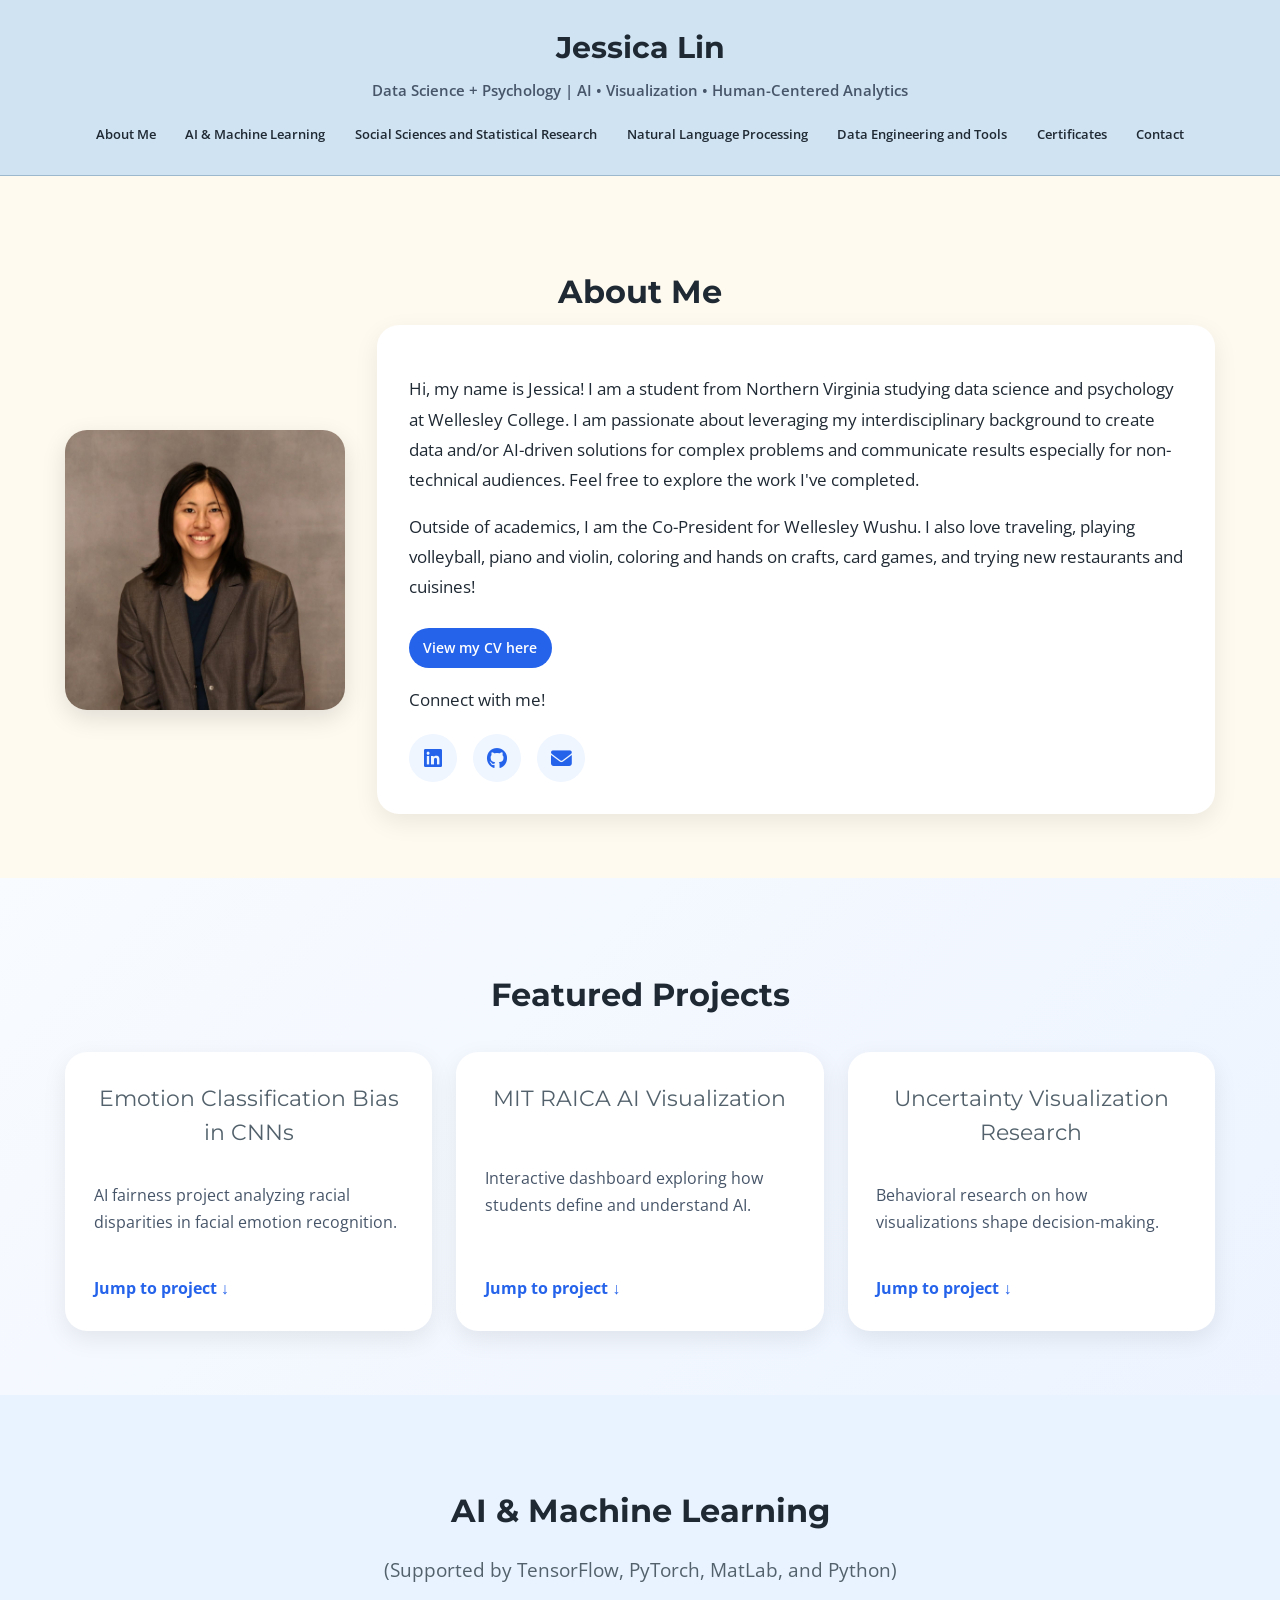
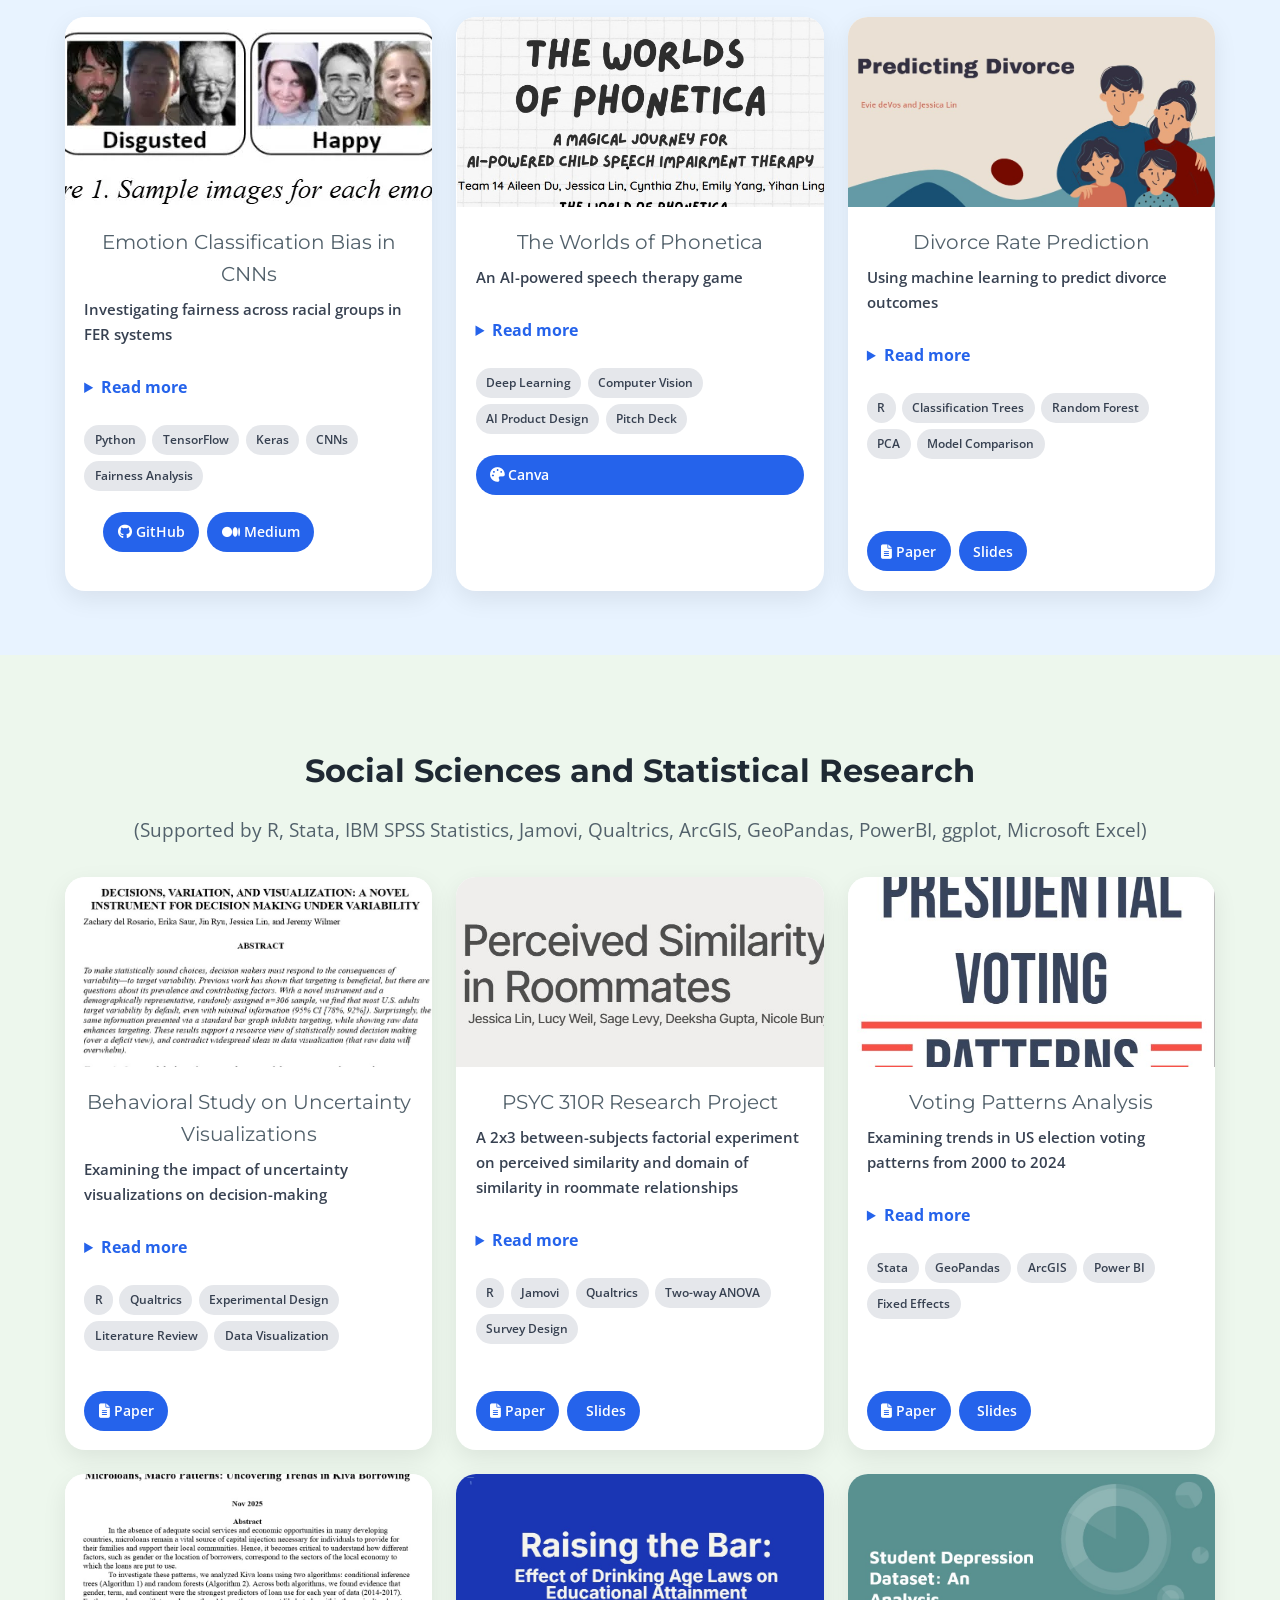
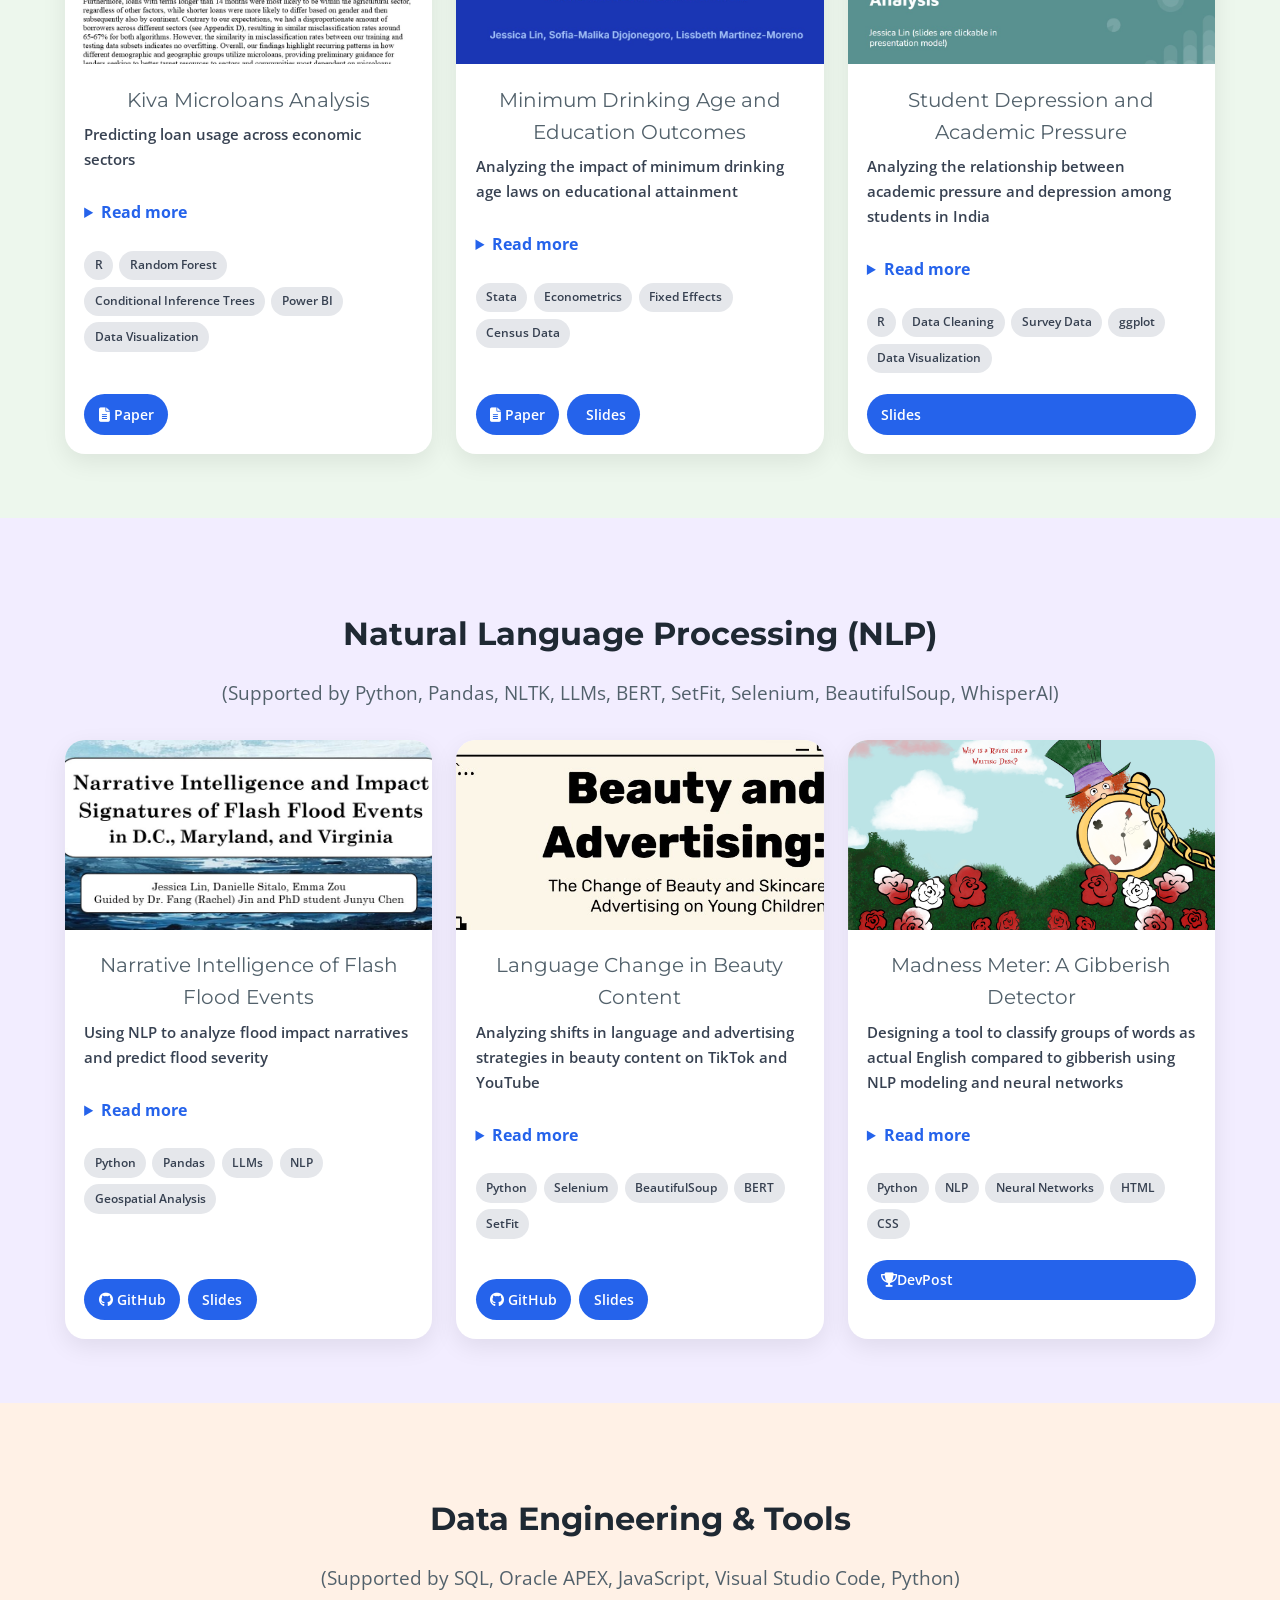
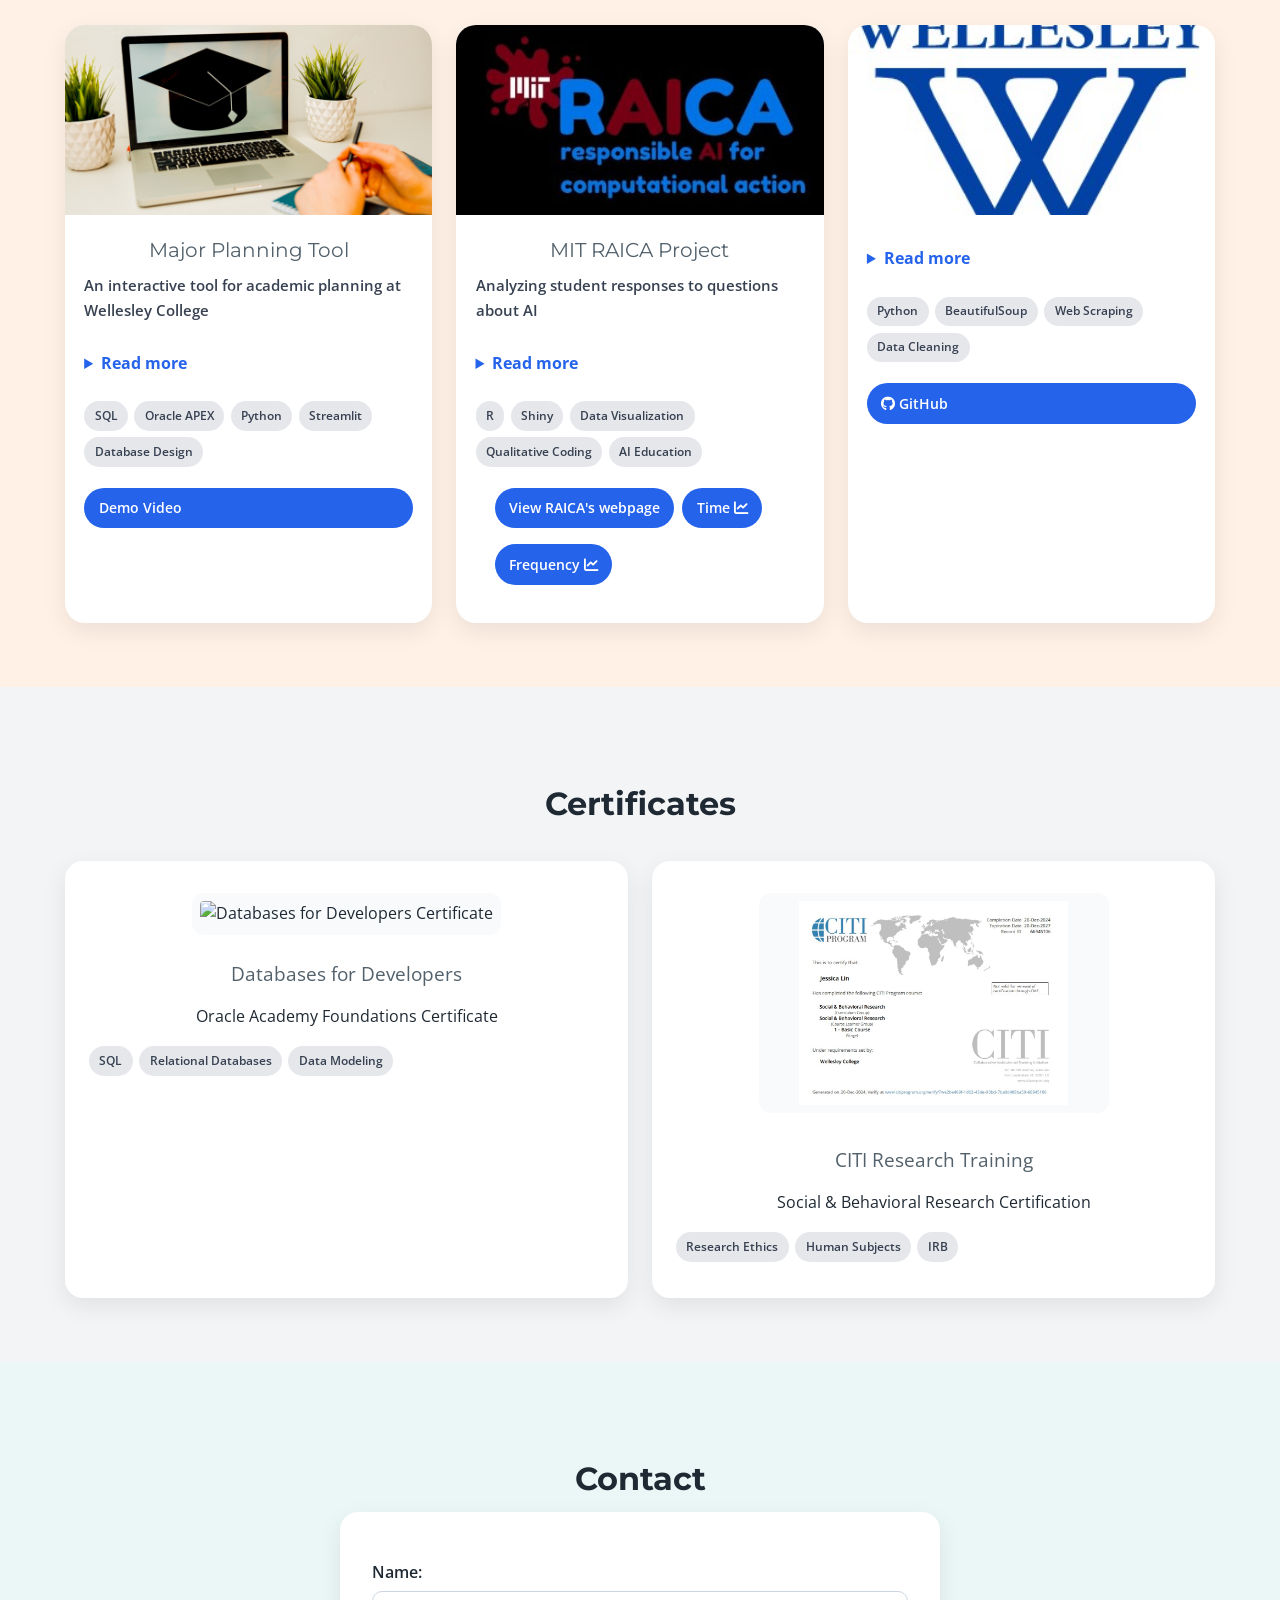
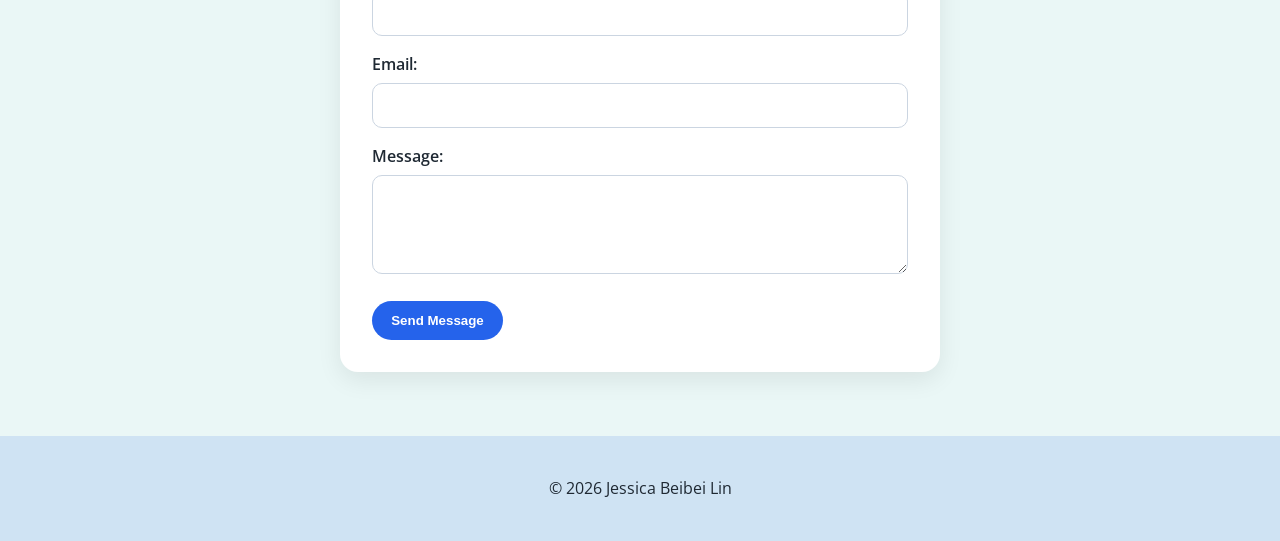
==== commit b6ad385f: "updated html included demo video and image of major planning tool" ====
--- a/index.html
+++ b/index.html
@@ -419,7 +419,7 @@
 <div class="projects-container">
 <!--Standout: Major Planning Tool-->
 <div class="project" id="major-planning-tool">
-<img alt="Major Planning Tool" class="project-image" src="major_planning_tool.jpg"/>
+<img alt="Major Planning Tool" class="project-image" src="degreeplanner.jpg"/>
 <div class="project-text">
 <h3 class="project-title">Major Planning Tool</h3>
 <p class="project-subtitle">An interactive tool for academic planning at Wellesley College</p>
@@ -437,8 +437,11 @@
 <span>Streamlit</span>
 <span>Database Design</span>
 </div>
-</div>
-</div>
+<a class = "project-link" href="https://drive.google.com/file/d/1zBGNZhEh3MM5Ajlk6BwVhUr-TisaJ1SC/view?usp=sharing"  rel="noopener noreferrer" target="_blank">Demo Video</a>
+
+</div>
+</div>
+
 <!-- MIT RAICA Project -->
 <div class="project" id="raica">
 <img alt="RAICA project" class="project-image" src="MITRAICAlogo.jpg"/>
@@ -497,6 +500,7 @@
 </div>
 </div>
 </section>
+
 <!-- Certificates -->
 <section id="certificates">
 <div class="section-inner">
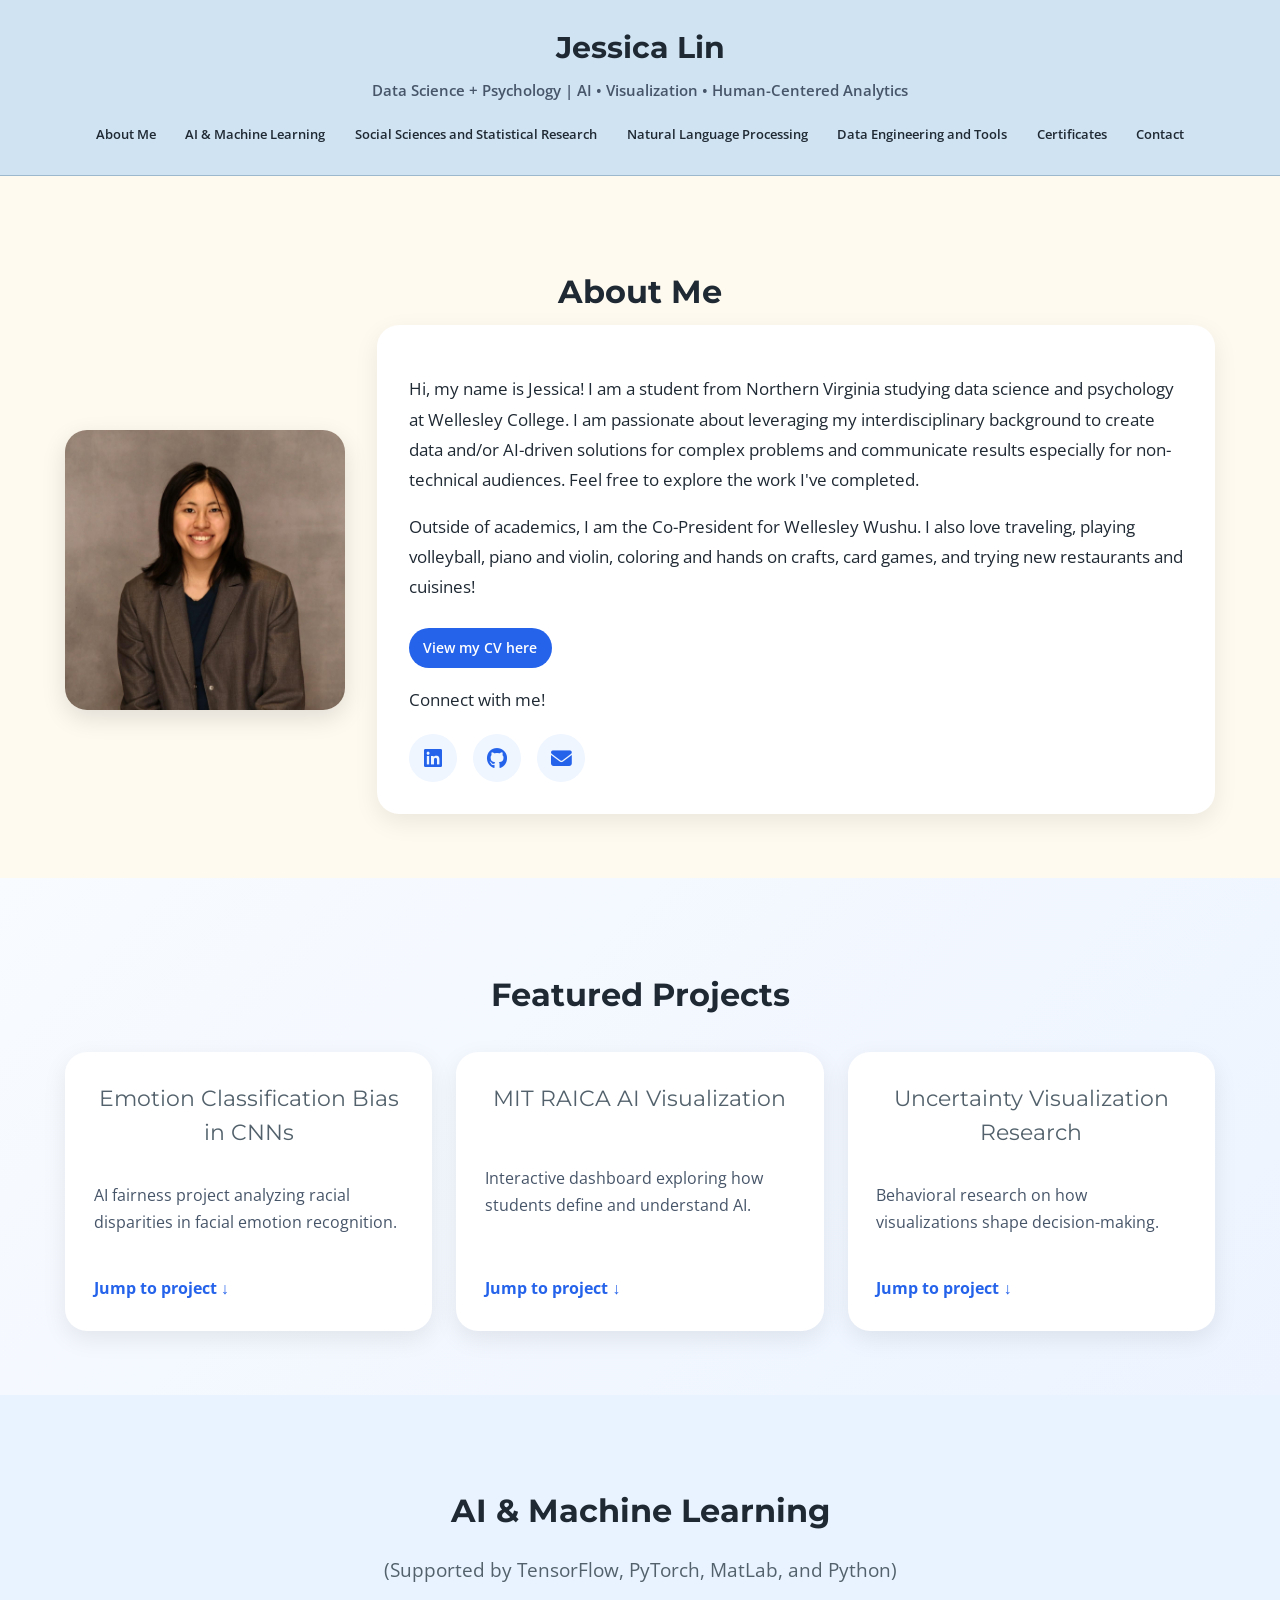
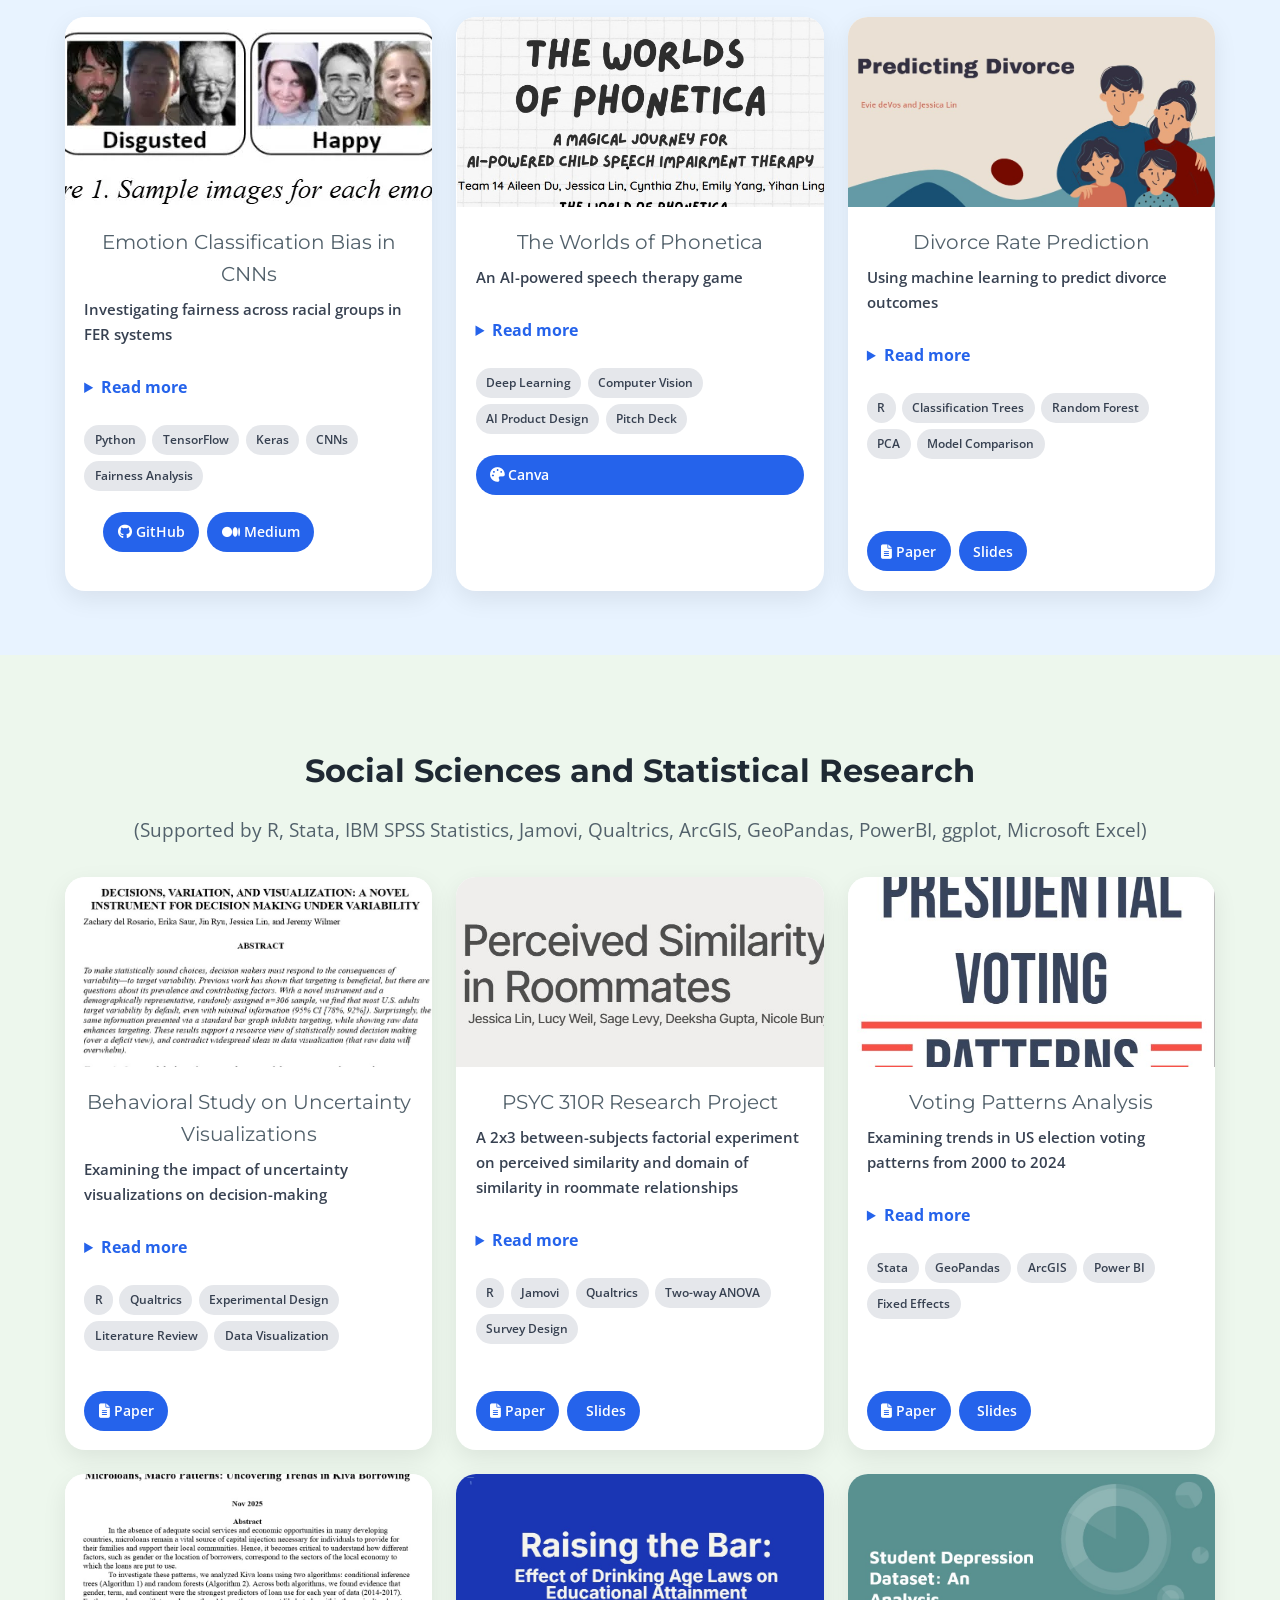
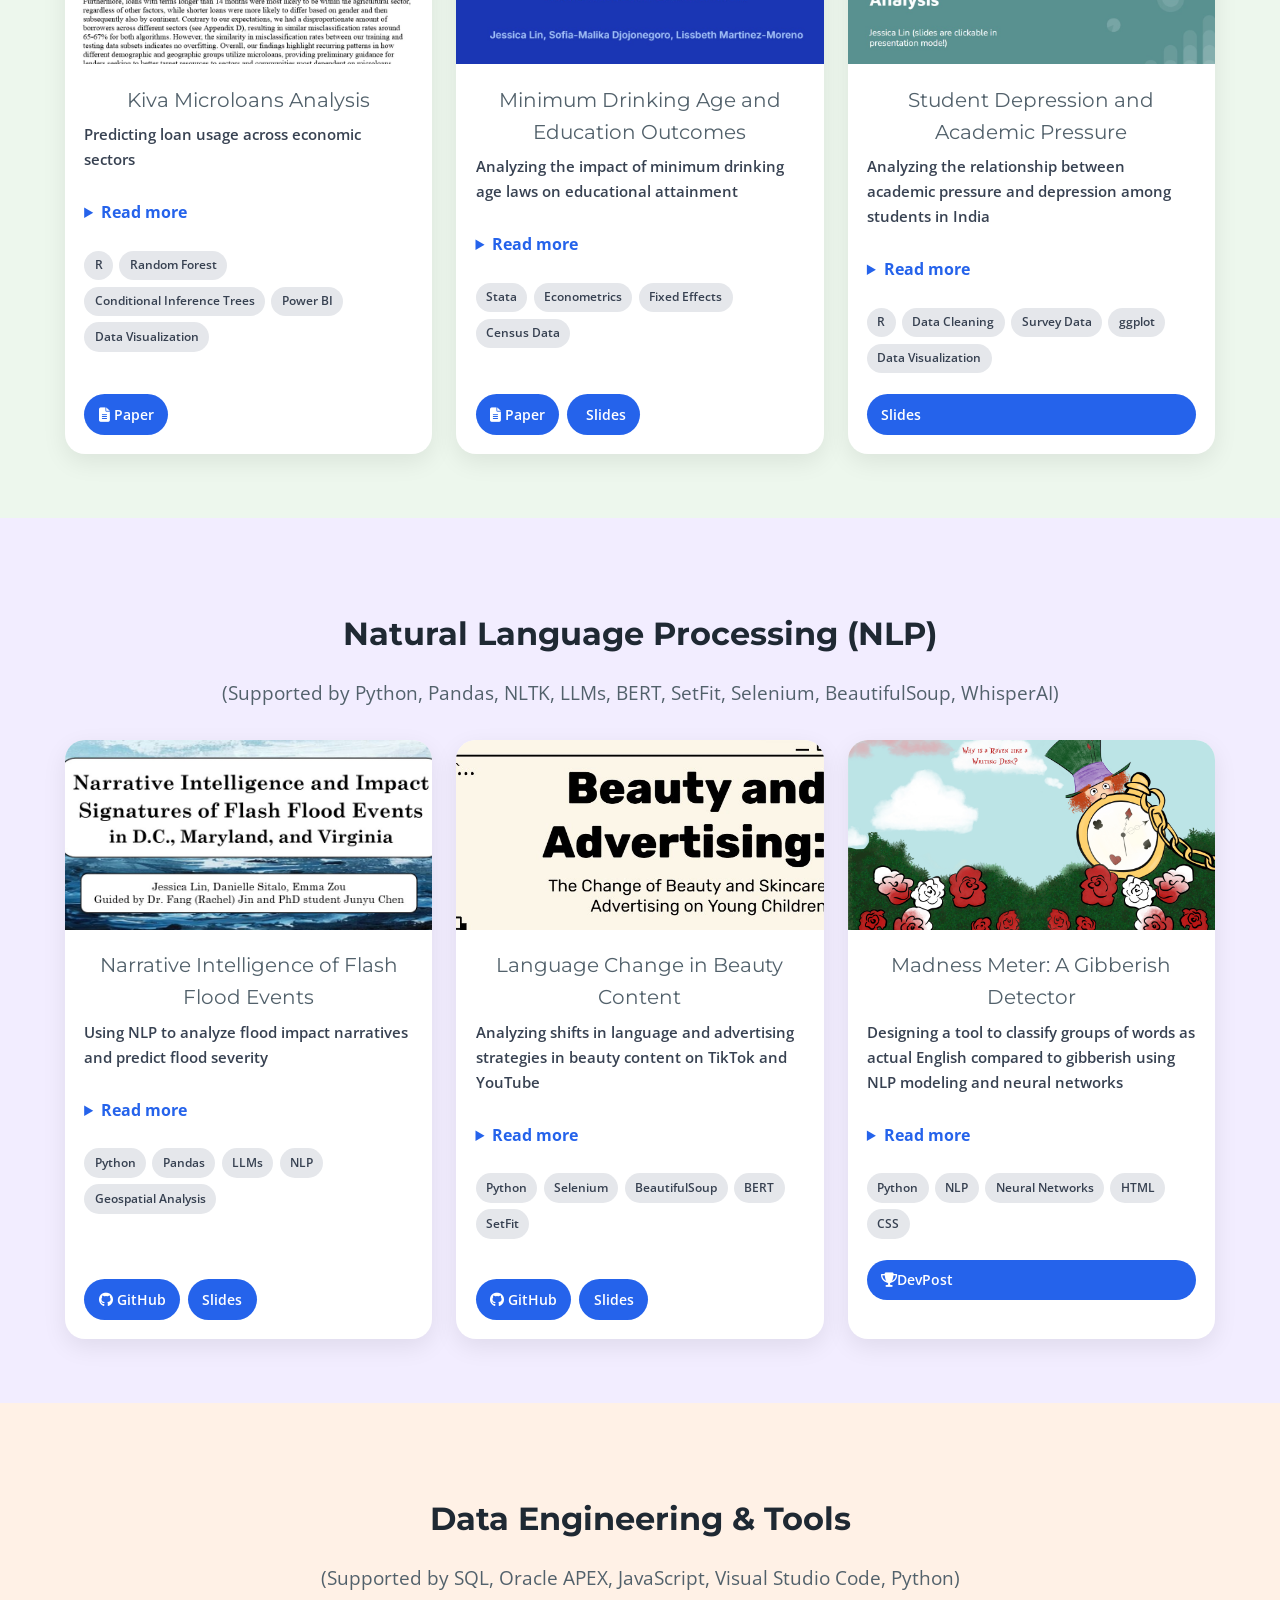
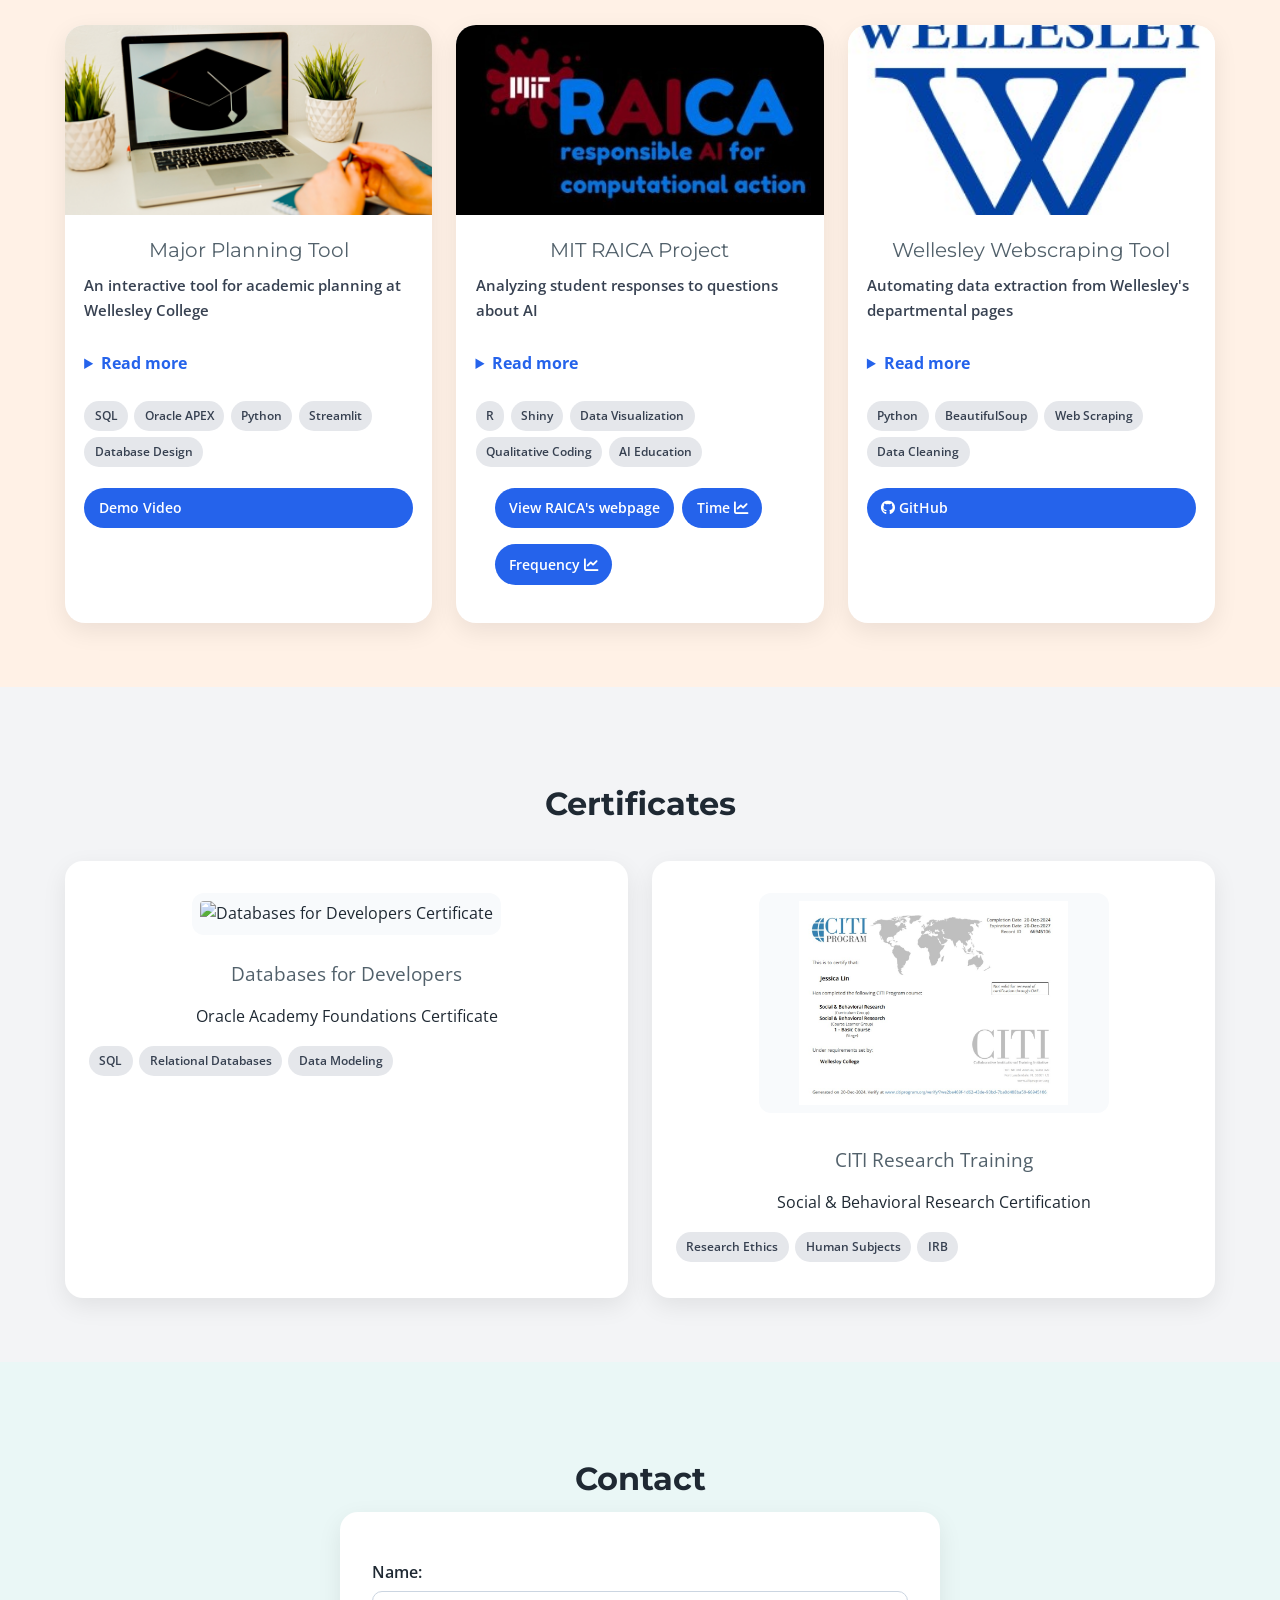
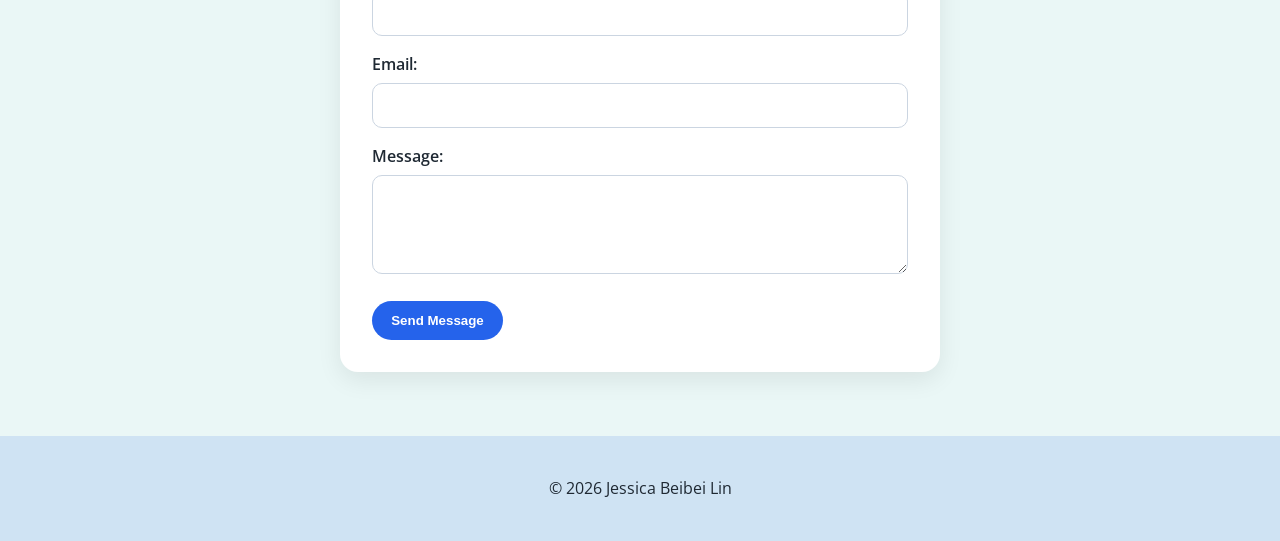
==== commit f089f3f3: "Update print statement from 'Hello' to 'Goodbye'" ====
--- a/index.html
+++ b/index.html
@@ -480,6 +480,8 @@
 <div class="project" id="webscrapingtool">
 <img alt="Wellesley Webscraping Tool" class="project-image" src="webscraping-tool.jpg"/>
 <div class="project-text">
+<h3 class="project-title">Wellesley Webscraping Tool</h3>
+<p class="project-subtitle">Automating data extraction from Wellesley's departmental pages</p>
 <details class="project-details"><summary>Read more</summary><p>
             The Wellesley Webscraping Tool is a Python-based solution designed to automate data extraction from
             Wellesley's departmental pages. It streamlined lead generation and market research, reducing manual effort
@@ -508,7 +510,7 @@
 <div class="certificates-grid">
 <!-- Certificate 1 -->
 <div class="certificate-card">
-<img alt="Databases for Developers Certificate" class="certificate-image" src="classcertofexcellence.pdf"/>
+<img alt="Databases for Developers Certificate" class="certificate-image" src="C:\Users\jessi\mywebsite\oraclecertificate.jpg"/>
 <h3>Databases for Developers</h3>
 <p>Oracle Academy Foundations Certificate</p>
 <div class="tools">
@@ -550,4 +552,4 @@
 <p>© 2026 Jessica Beibei Lin</p>
 </footer>
 </body>
-</html>+</html>
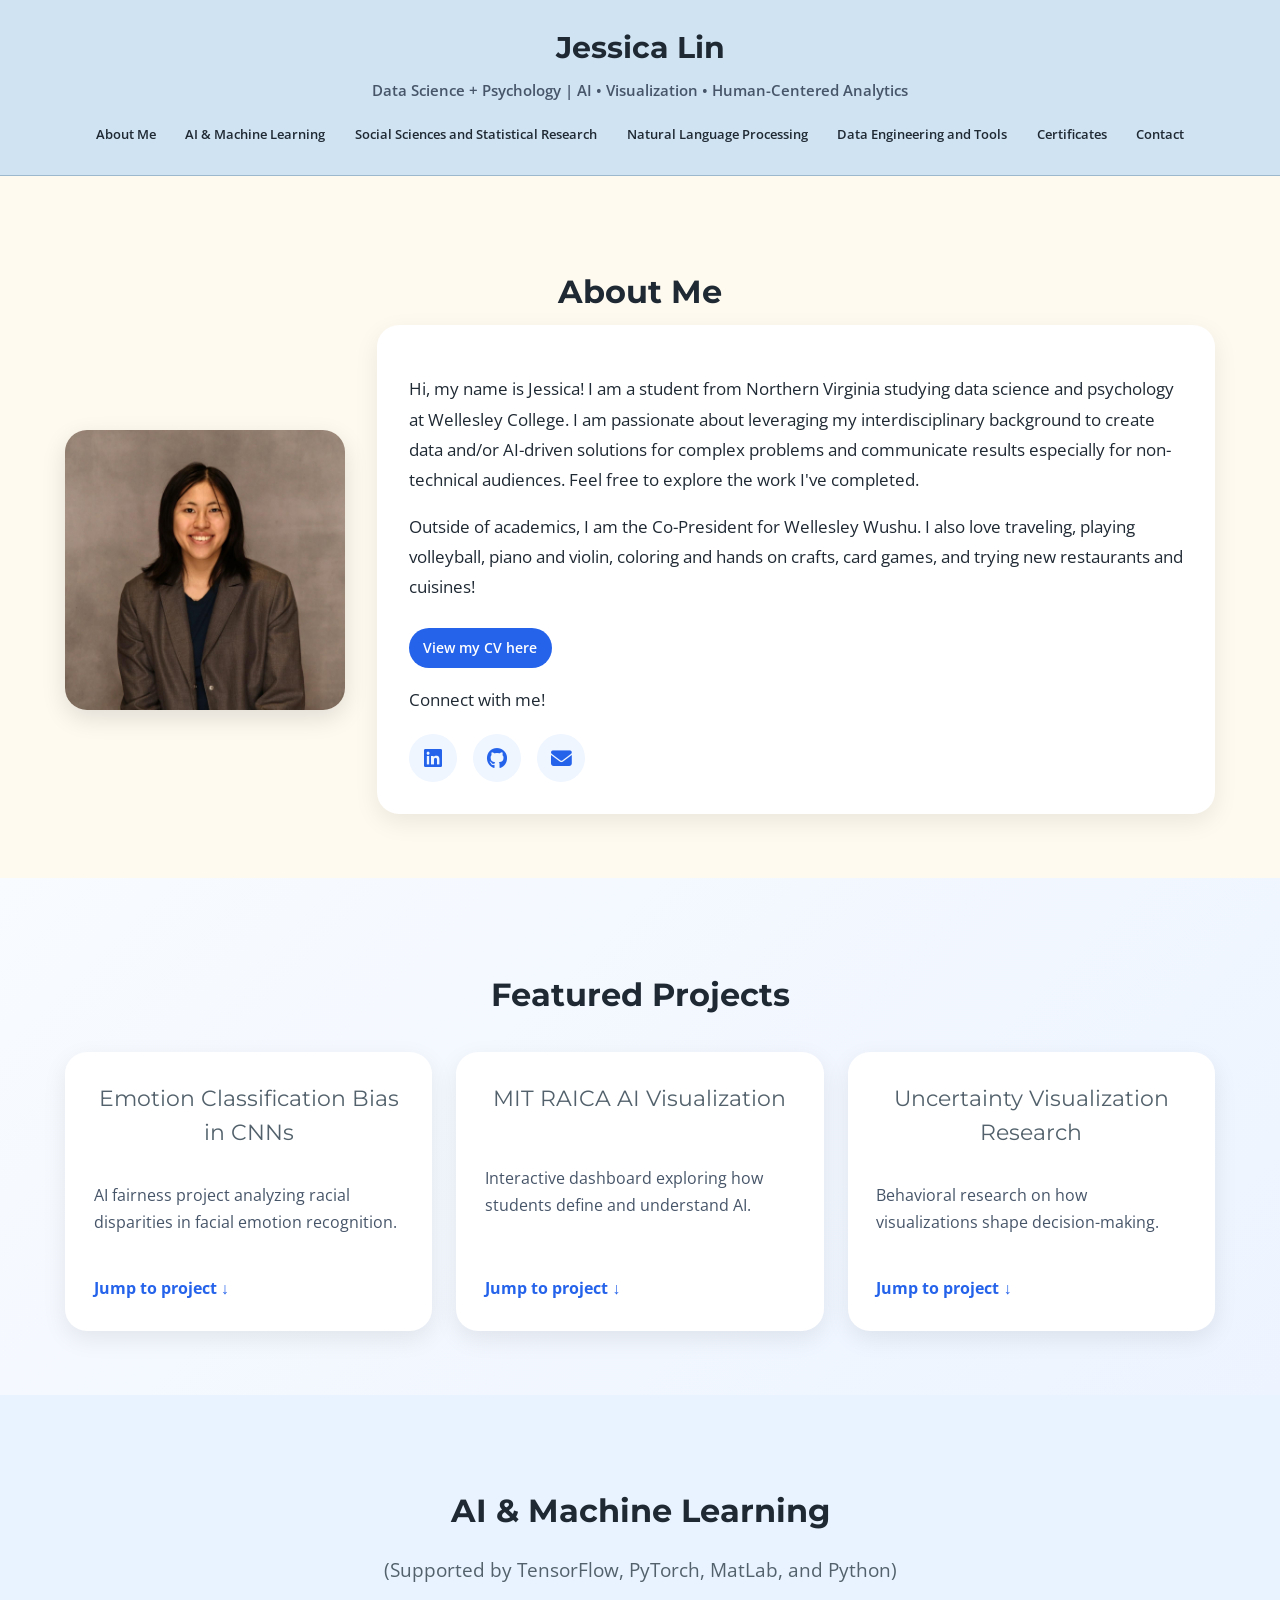
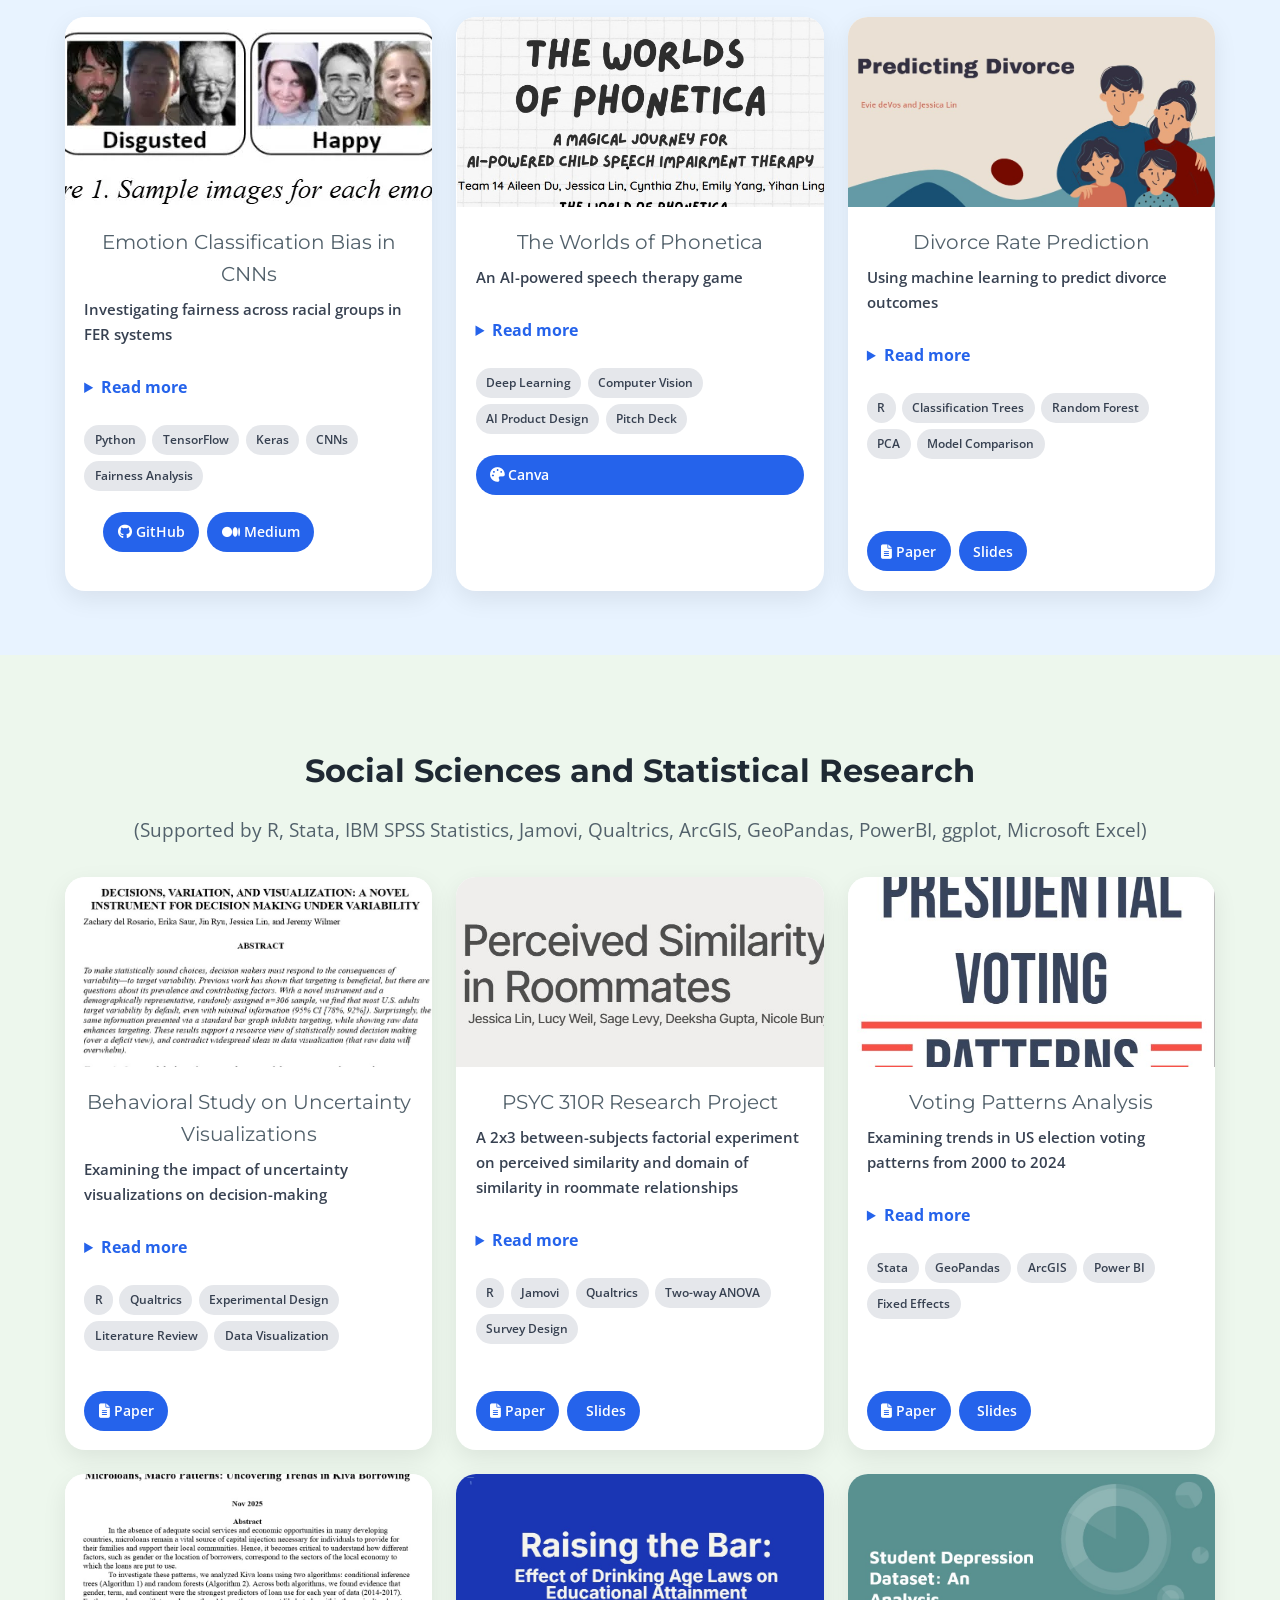
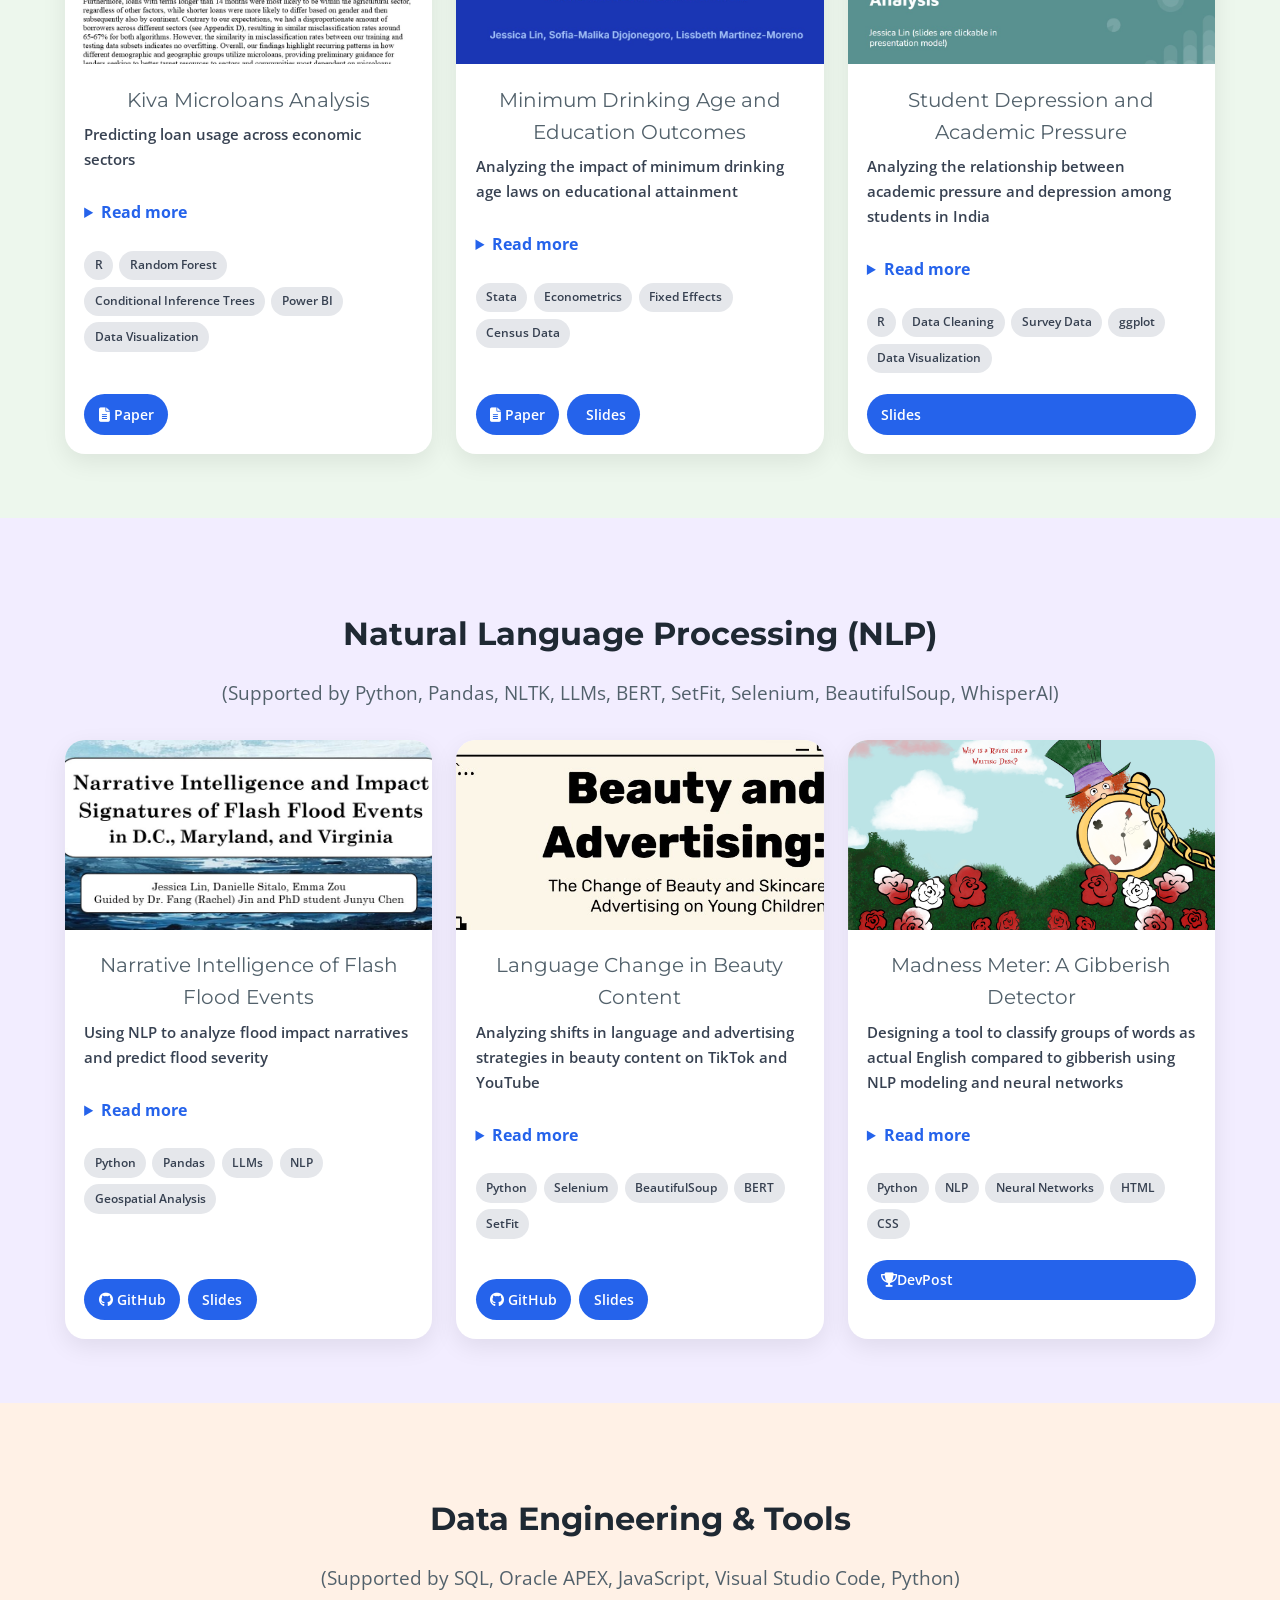
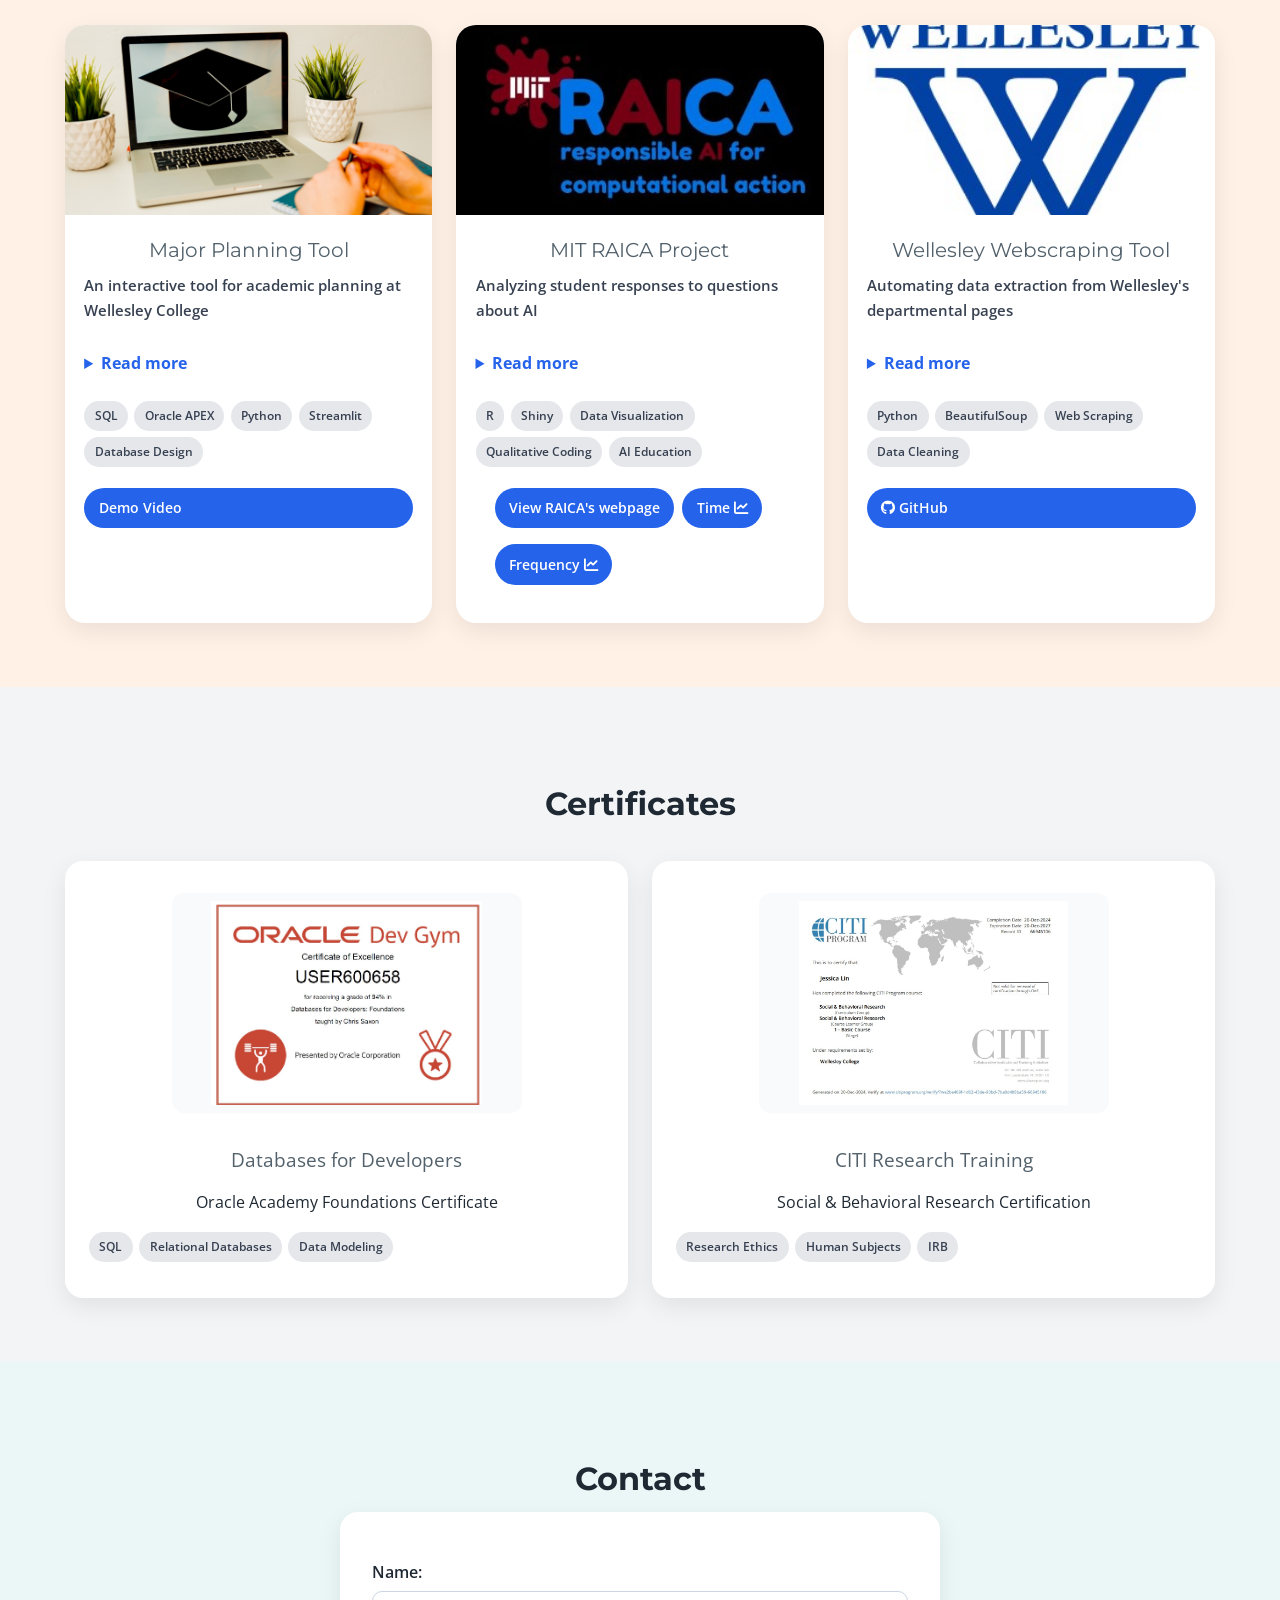
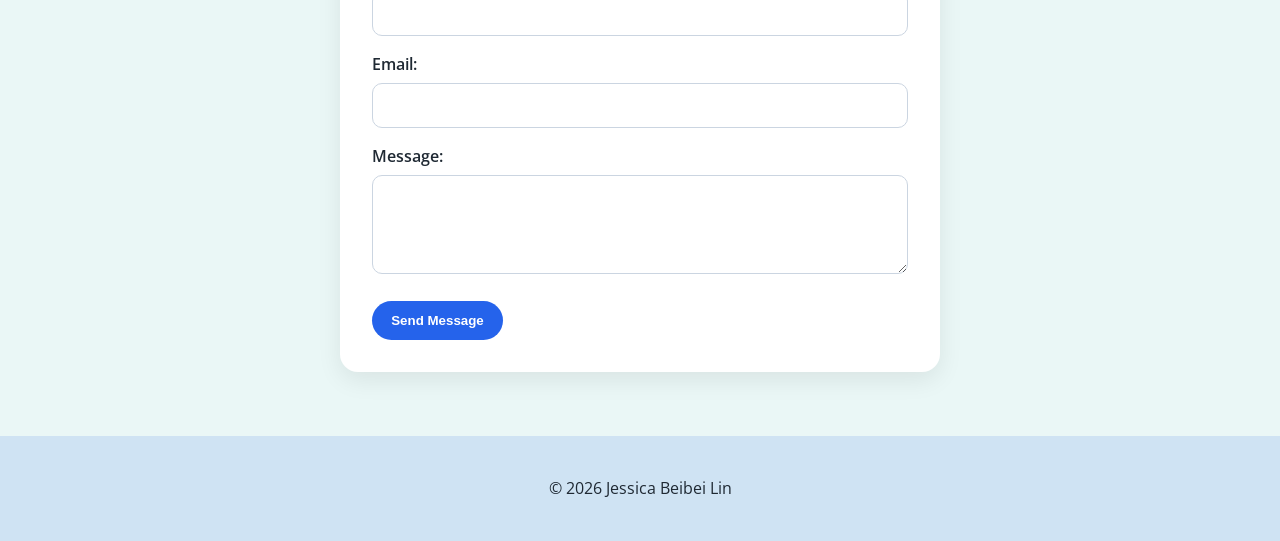
==== commit 1601b41f: "changed path of oracle certificate" ====
--- a/index.html
+++ b/index.html
@@ -510,7 +510,7 @@
 <div class="certificates-grid">
 <!-- Certificate 1 -->
 <div class="certificate-card">
-<img alt="Databases for Developers Certificate" class="certificate-image" src="C:\Users\jessi\mywebsite\oraclecertificate.jpg"/>
+<img alt="Databases for Developers Certificate" class="certificate-image" src="oraclecertificate.jpg"/>
 <h3>Databases for Developers</h3>
 <p>Oracle Academy Foundations Certificate</p>
 <div class="tools">
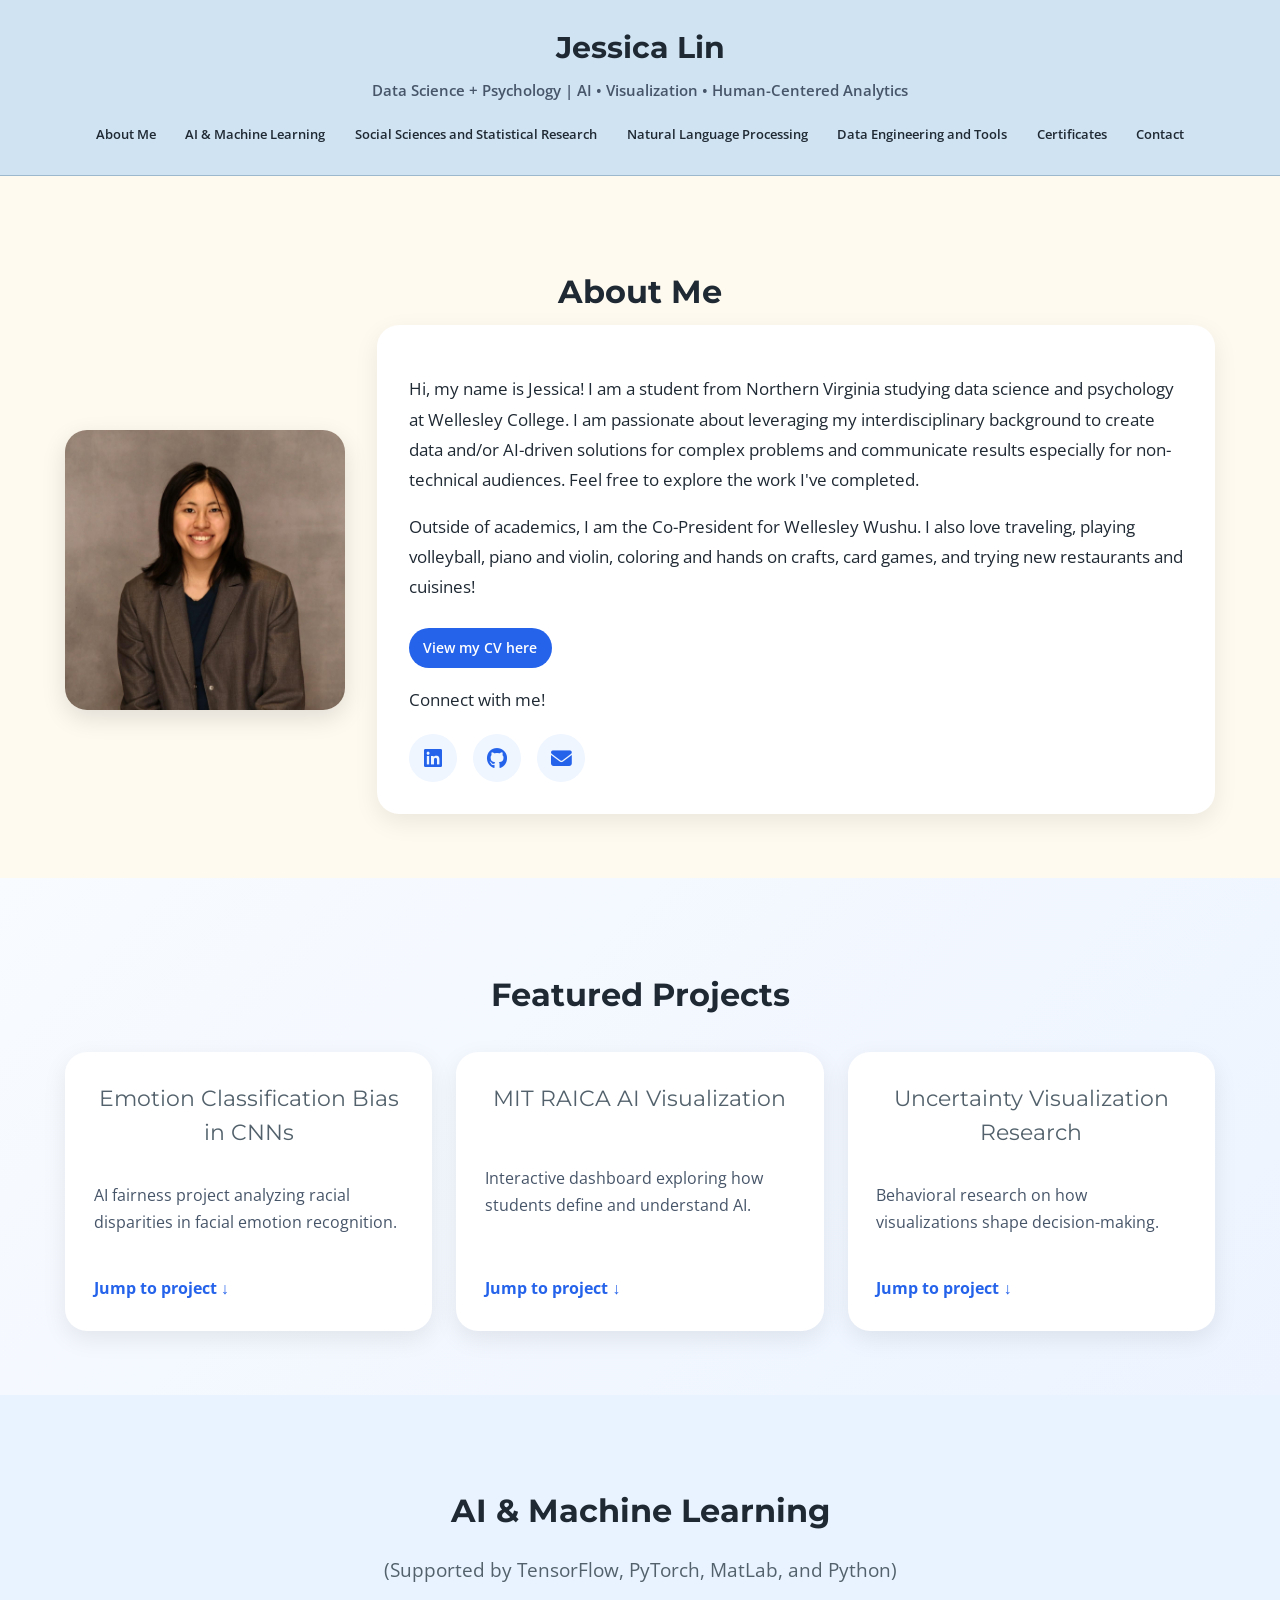
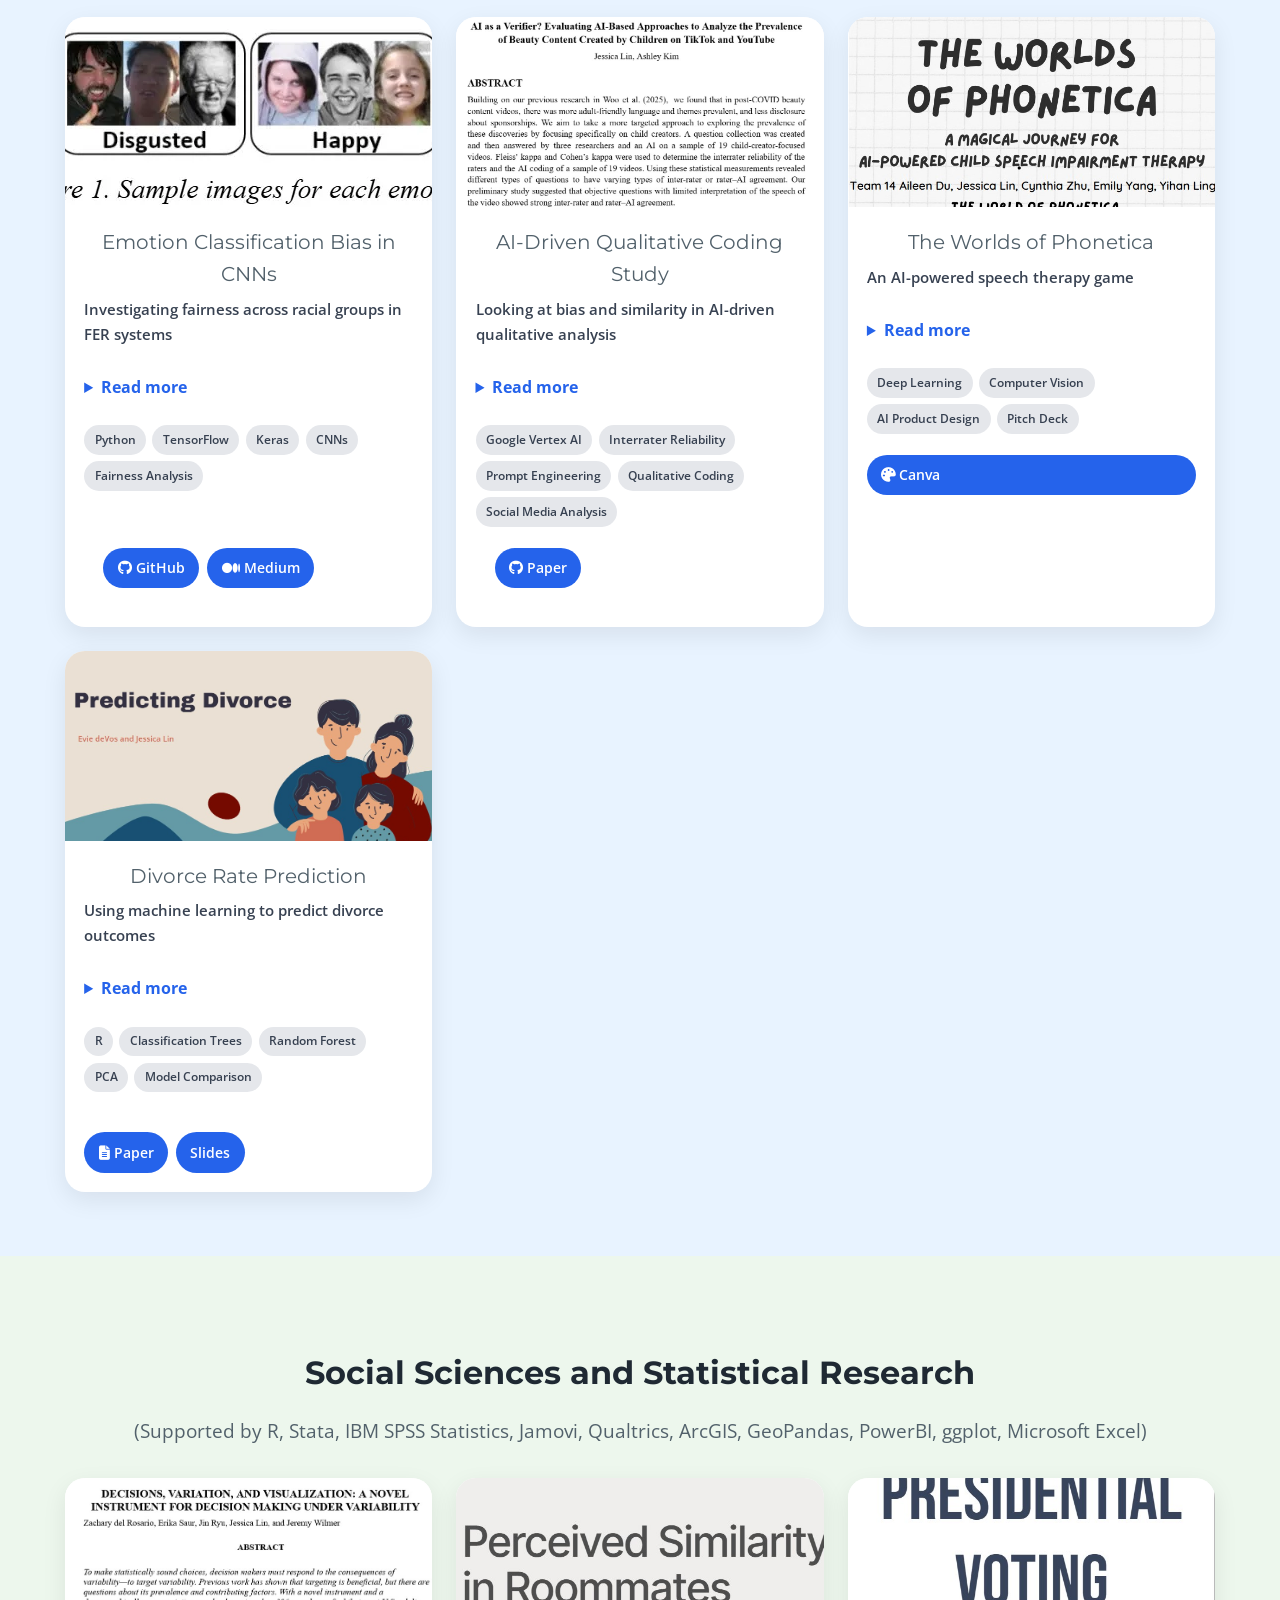
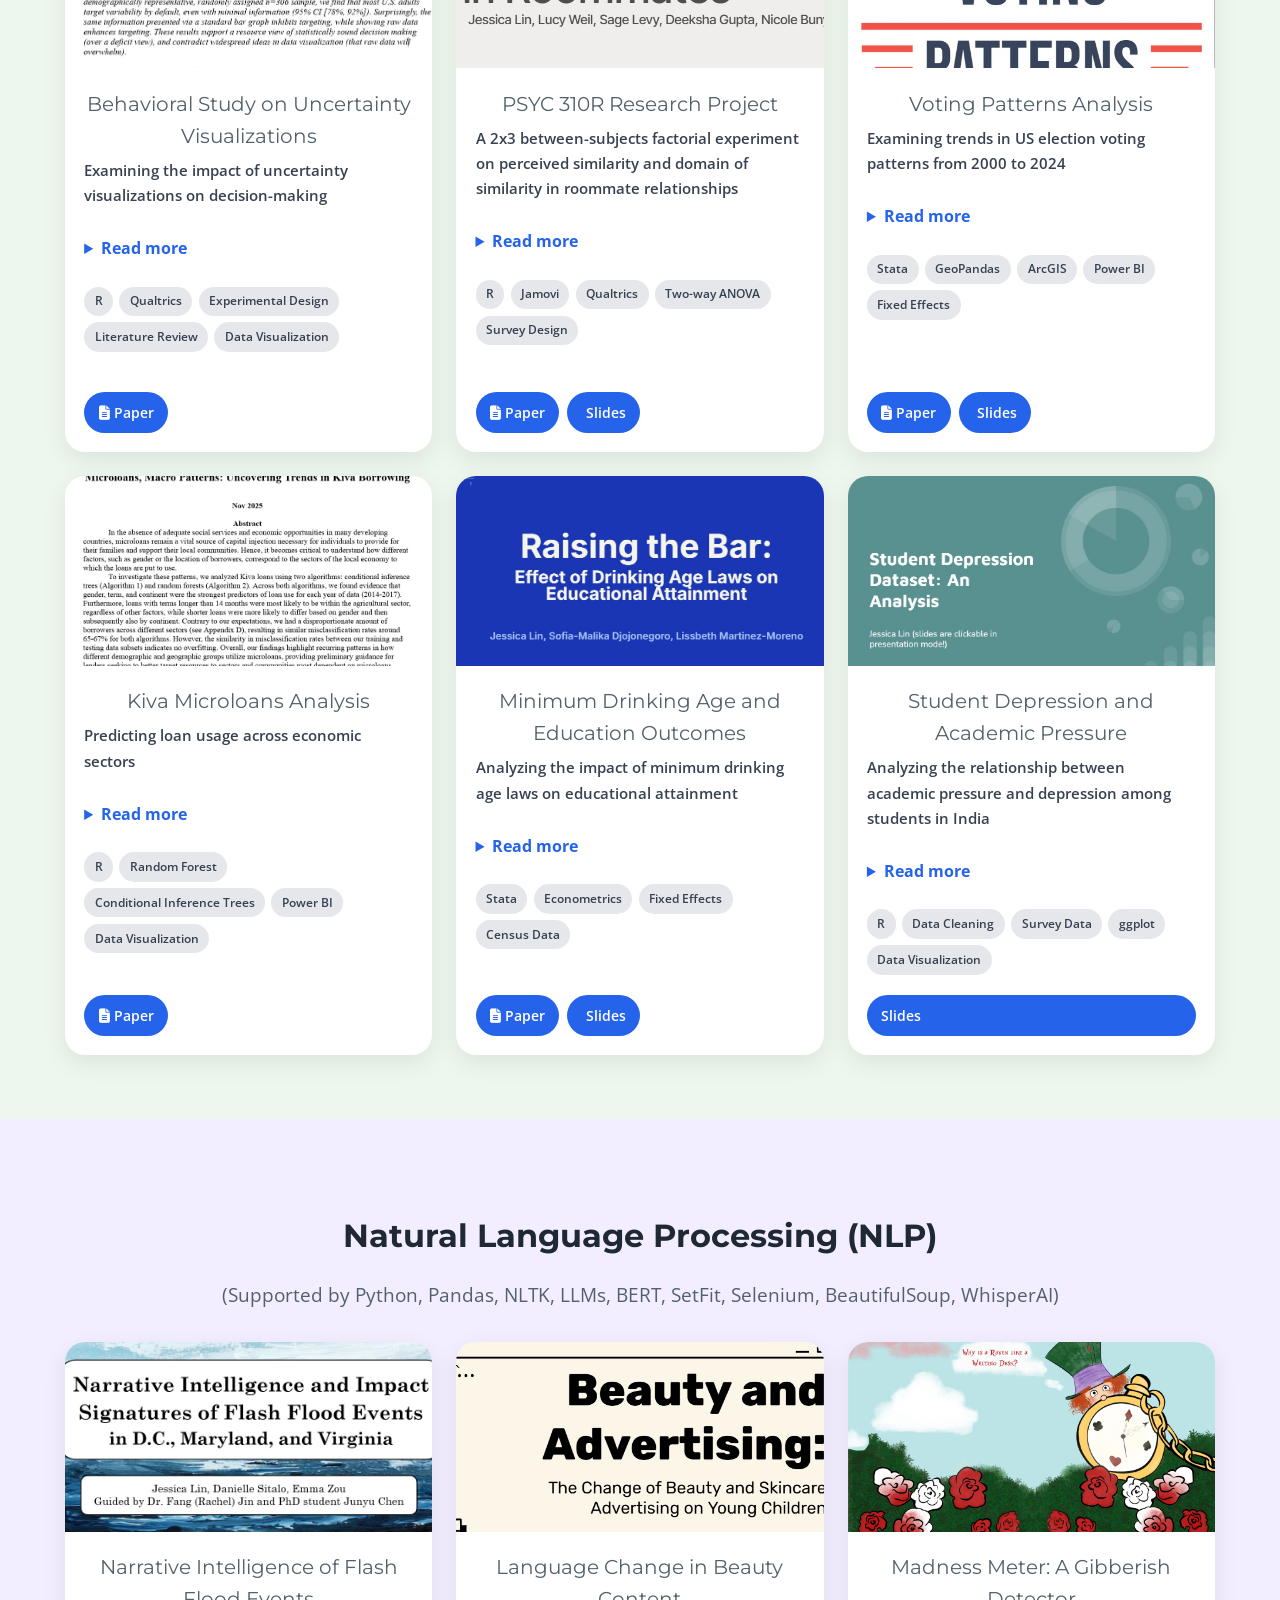
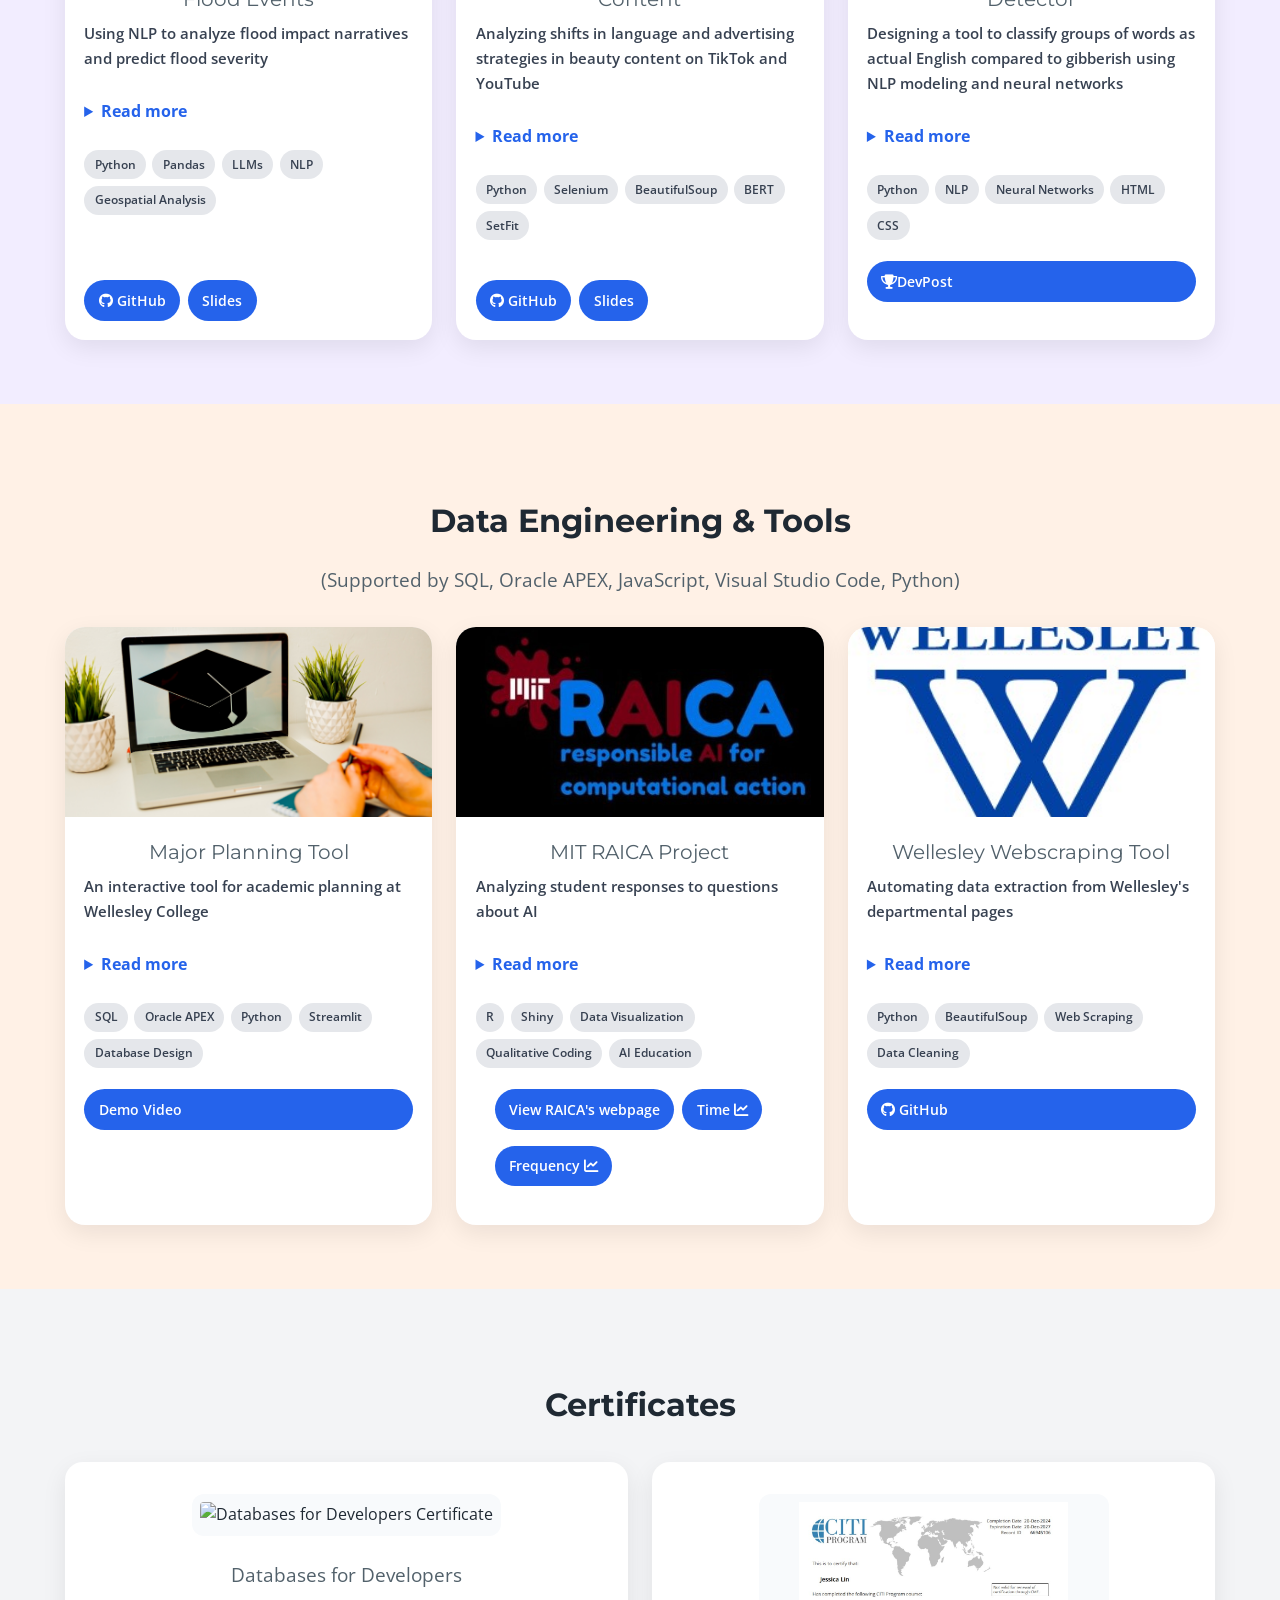
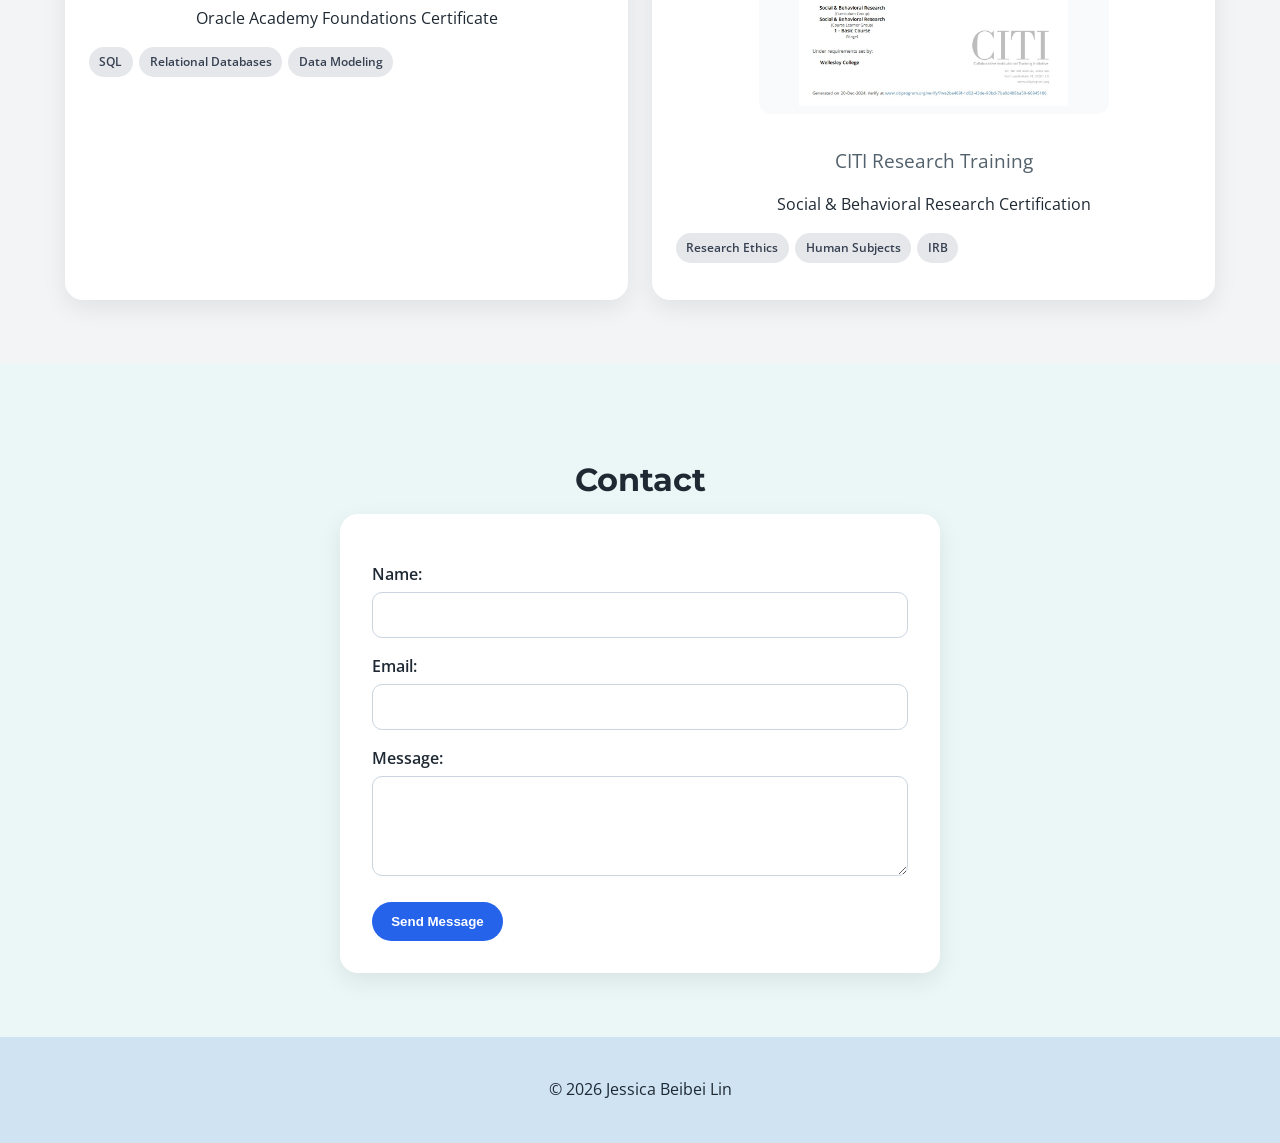
==== commit 4aa20122: "Added in AI qualitative coding study" ====
--- a/index.html
+++ b/index.html
@@ -101,6 +101,27 @@
 </div>
 </div>
 </div>
+<!-- AI Qualitative Study -->
+<div class="project" id="AI-qualitative-study">
+<img alt="AI Qualitative Study" class="project-image" src="AIQualitativeStudy.jpg"/>
+<div class="project-text">
+<h3 class="project-title"> AI-Driven Qualitative Coding Study </h3>
+<p class="project-subtitle"> Looking at bias and similarity in AI-driven qualitative analysis </p>
+<details class="project-details"><summary>Read more</summary><p>
+              Co-led an independent research project analyzing child creators' behavioral patterns in social media video data using custom data-collection frameworks. To standardize data collection and eliminate interpretation variance, engineered an iterative Vertex AI prompt-refinement system grounded in established media research. Validated AI alignment against human qualitative coders through statistical inter-rater reliability analysis using Cronbach’s and Cohen’s Alpha, and ultimately designed a scalable roadmap to expand datasets across global long- and short-form content while evaluating AI proficiency on both subjective and objective data categories.
+            </p></details>
+<div class="tools">
+<span>Google Vertex AI</span>
+<span>Interrater Reliability</span>
+<span>Prompt Engineering</span>
+<span>Qualitative Coding</span>
+<span>Social Media Analysis</span>
+</div>
+<div class="project-links">
+<a class="project-link" href="https://docs.google.com/document/d/1Gn3H1r-RaTUFjPO9Ig5O3GJmLqutgL2ndEUZhw5MeBk/edit?usp=sharing" rel="noopener noreferrer" target="_blank"><i class="fa-brands fa-github"></i> Paper </a>
+</div>
+</div>
+</div>
 <!-- World of Phonetics Concept Mockup -->
 <div class="project" id="phonetica">
 <img alt="The Worlds of Phonetica Slide" class="project-image" src="phonetica-slide.jpg"/>
@@ -510,7 +531,7 @@
 <div class="certificates-grid">
 <!-- Certificate 1 -->
 <div class="certificate-card">
-<img alt="Databases for Developers Certificate" class="certificate-image" src="oraclecertificate.jpg"/>
+<img alt="Databases for Developers Certificate" class="certificate-image" src="C:\Users\jessi\mywebsite\oraclecertificate.jpg"/>
 <h3>Databases for Developers</h3>
 <p>Oracle Academy Foundations Certificate</p>
 <div class="tools">
